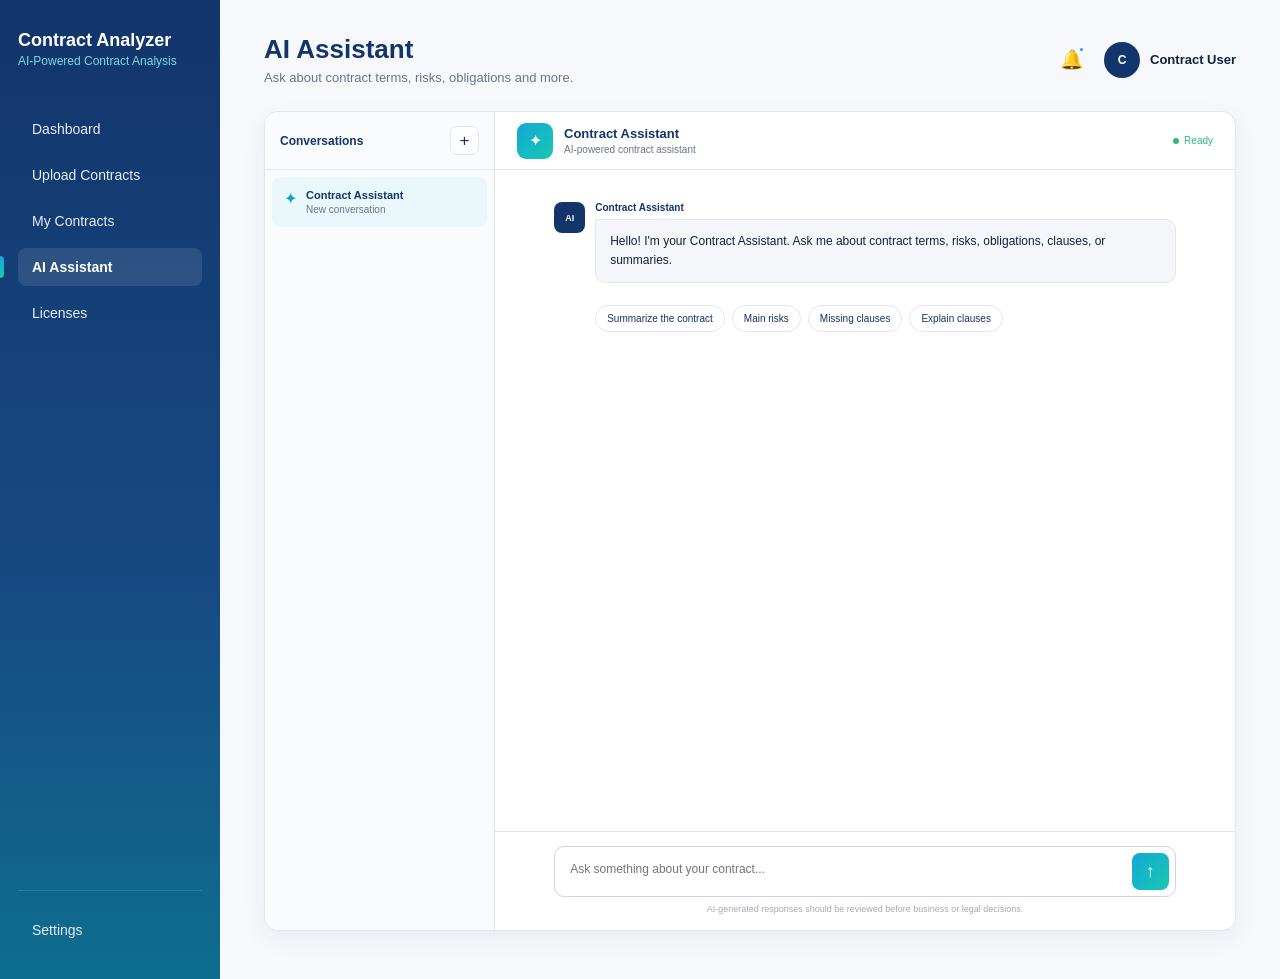
==== pages/chatbot.html @ ab863ce8 "first commit" ====
<!DOCTYPE html>
<html lang="en">
<head>
    <meta charset="UTF-8">
    <meta name="viewport" content="width=device-width, initial-scale=1.0">
    <title>AI Assistant | Contract Analyzer</title>
    <link rel="stylesheet" href="../css/global.css">
    <link rel="stylesheet" href="../css/chatbot.css">
</head>
<body>

<div class="app-layout">

    <!-- ===== SIDEBAR ===== -->
    <aside class="sidebar">
        <div class="brand">
            <h2>Contract Analyzer</h2>
            <span>AI-Powered Contract Analysis</span>
        </div>

        <nav>
            <a href="dashboard.html" class="nav-link">Dashboard</a>
            <a href="upload-contract.html" class="nav-link">Upload Contracts</a>
            <a href="my-contracts.html" class="nav-link">My Contracts</a>
            <a href="chatbot.html" class="nav-link active">AI Assistant</a>
            <a href="license.html" class="nav-link">Licenses</a>
        </nav>

        <div class="sidebar-bottom">
            <a href="settings.html" class="nav-link">Settings</a>
        </div>
    </aside>

    <!-- ===== MAIN CONTENT ===== -->
    <main class="main-content">
        <div class="page-content">

            <!-- ===== HEADER ===== -->
            <header class="top-header">
                <div class="header-left">
                    <h1>AI Assistant</h1>
                    <p>Ask about contract terms, risks, obligations and more.</p>
                </div>

                <div class="header-right">
                    <div class="notification">
                        🔔
                        <span class="notification-dot"></span>
                    </div>

                    <a href="settings.html" class="user-profile">
                        <div class="user-avatar" id="userAvatar">T</div>
                        <span id="userName">Contract User</span>
                    </a>
                </div>
            </header>

            <section class="chat-page">

                <aside class="chat-history">
                    <div class="chat-history-head">
                        <strong>Conversations</strong>
                        <button id="newChat">+</button>
                    </div>

                    <div class="conversation active">
                        <span>✦</span>
                        <div>
                            <strong>Contract Assistant</strong>
                            <small>New conversation</small>
                        </div>
                    </div>
                </aside>

                <div class="chat-main">

                    <div class="chat-top">
                        <div class="assistant-avatar">✦</div>
                        <div>
                            <h2>Contract Assistant</h2>
                            <span>AI-powered contract assistant</span>
                        </div>

                        <div class="ai-ready">
                            <i></i>
                            Ready
                        </div>
                    </div>

                    <div class="messages" id="messages">

                        <div class="message assistant">
                            <div class="message-avatar">AI</div>
                            <div>
                                <span class="message-label">Contract Assistant</span>
                                <div class="bubble">
                                    Hello! I'm your Contract Assistant.
                                    Ask me about contract terms, risks,
                                    obligations, clauses, or summaries.
                                </div>
                            </div>
                        </div>

                        <div class="quick-prompts">
                            <button data-prompt="Summarize the contract">Summarize the contract</button>
                            <button data-prompt="What are the main risks?">Main risks</button>
                            <button data-prompt="Find missing clauses">Missing clauses</button>
                            <button data-prompt="Explain the important clauses">Explain clauses</button>
                        </div>

                    </div>

                    <div class="chat-input-area">
                        <div class="chat-input">
                            <textarea id="chatInput" placeholder="Ask something about your contract..." rows="1"></textarea>
                            <button id="sendMessage" type="button">↑</button>
                        </div>
                        <p>AI-generated responses should be reviewed before business or legal decisions.</p>
                    </div>

                </div>

            </section>

        </div>
    </main>
</div>

<script src="../js/global.js"></script>
<script src="../js/chatbot.js"></script>
</body>
</html>
---- css/global.css ----
/* ============================================================
   GLOBAL.CSS
   Shared by every page: colors, base styles, the sidebar,
   the header, and reusable bits like buttons/cards/badges.
   Page-specific styles live in their own file (dashboard.css,
   settings.css, etc.) and just build on top of these.
   ============================================================ */

* {
    box-sizing: border-box;
    margin: 0;
    padding: 0;
}

/* Color palette + a couple of other design tokens.
   Keeping these as variables means we only change a color
   once here and it updates everywhere. */
:root {
    --navy: #12356b;
    --navy-dark: #0e2a54;
    --teal: #0e6e8f;
    --accent-start: #11a9d8;
    --accent-end: #19c7b0;

    --background: #f6f8fb;
    --white: #ffffff;
    --text: #14213d;
    --muted: #69758c;
    --border: #e1e7ef;

    --red: #e84d5b;
    --red-soft: #fff0f1;
    --orange: #f0ad36;
    --orange-soft: #fff6df;
    --green: #2fb879;
    --green-soft: #eaf8f0;
    --blue: #0ba5bf;
    --blue-soft: #eaf8fb;

    --shadow: 0 8px 24px rgba(18, 53, 107, 0.06);
}

html, body {
    height: 100%;
}

body {
    font-family: Arial, Helvetica, sans-serif;
    background-color: var(--background);
    color: var(--text);
}

a {
    text-decoration: none;
    color: inherit;
}

button, input, textarea, select {
    font-family: inherit;
}

button {
    cursor: pointer;
}

/* ============================================================
   PAGE LAYOUT
   Sidebar + main content, side by side. Both just sit in
   normal document flow, no fixed-position hacks needed.
   ============================================================ */

.app-layout {
    display: flex;
    min-height: 100vh;
}

.main-content {
    flex: 1;
    min-width: 0; /* stops content from pushing the page wider than the screen */
    padding: 34px 44px 48px;
}

.page-content {
    max-width: 1400px;
    margin: 0 auto;
}

/* ============================================================
   SIDEBAR
   ============================================================ */

.sidebar {
    width: 220px;
    flex-shrink: 0;
    min-height: 100vh;
    background: linear-gradient(180deg, var(--navy) 0%, #174a82 60%, var(--teal) 100%);
    color: white;
    padding: 30px 18px;
    display: flex;
    flex-direction: column;
}

.brand {
    margin-bottom: 42px;
}

.brand h2 {
    font-size: 18px;
    color: white;
}

.brand span {
    display: block;
    margin-top: 3px;
    font-size: 12px;
    color: #79d8e8;
}

.sidebar nav {
    display: flex;
    flex-direction: column;
    gap: 8px;
}

.nav-link {
    display: block;
    padding: 11px 14px;
    border-radius: 8px;
    font-size: 14px;
    color: #e7eef8;
    transition: 0.2s;
}

.nav-link:hover {
    background-color: rgba(255, 255, 255, 0.08);
}

/* the currently active page gets a highlighted background
   plus a little glowing bar on the left edge */
.nav-link.active {
    position: relative;
    background-color: rgba(255, 255, 255, 0.1);
    color: white;
    font-weight: 700;
}

.nav-link.active::before {
    content: "";
    position: absolute;
    left: -18px;
    top: 8px;
    bottom: 8px;
    width: 4px;
    border-radius: 0 4px 4px 0;
    background: linear-gradient(180deg, var(--accent-start), var(--accent-end));
}

.sidebar-bottom {
    margin-top: auto;
    padding-top: 20px;
    border-top: 1px solid rgba(255, 255, 255, 0.12);
}

/* ============================================================
   HEADER (top bar, sits above the page content)
   ============================================================ */

.top-header {
    display: flex;
    align-items: center;
    justify-content: space-between;
    gap: 20px;
    flex-wrap: wrap;
    margin-bottom: 26px;
}

.header-left h1 {
    color: var(--navy);
    font-size: 26px;
    margin-bottom: 5px;
}

.header-left p {
    color: var(--muted);
    font-size: 13px;
}

.header-right {
    display: flex;
    align-items: center;
    gap: 20px;
}

.notification {
    position: relative;
    font-size: 19px;
}

.notification-dot {
    position: absolute;
    top: -2px;
    right: -1px;
    width: 7px;
    height: 7px;
    border-radius: 50%;
    background-color: var(--accent-start);
    border: 2px solid var(--background);
}

.user-profile {
    display: flex;
    align-items: center;
    gap: 10px;
}

.user-avatar {
    width: 36px;
    height: 36px;
    border-radius: 50%;
    display: flex;
    align-items: center;
    justify-content: center;
    background-color: var(--navy);
    color: white;
    font-size: 12px;
    font-weight: 700;
}

.user-profile span {
    font-size: 13px;
    color: var(--text);
    font-weight: 600;
}

/* ============================================================
   REUSABLE BITS - buttons, cards, status badges, empty states
   Any page can just use these classes.
   ============================================================ */

.btn {
    height: 40px;
    padding: 0 18px;
    border-radius: 8px;
    border: none;
    font-size: 13px;
    font-weight: 600;
    display: inline-flex;
    align-items: center;
    justify-content: center;
    gap: 7px;
}

.btn-primary {
    background: linear-gradient(90deg, var(--accent-start), var(--accent-end));
    color: white;
}

.btn-primary:hover {
    opacity: 0.9;
}

.btn-secondary {
    background: white;
    color: var(--navy);
    border: 1px solid var(--border);
}

.btn-secondary:hover {
    background: #f8fafc;
}

.card {
    background: var(--white);
    border: 1px solid var(--border);
    border-radius: 14px;
    box-shadow: var(--shadow);
}

.status {
    display: inline-flex;
    align-items: center;
    padding: 6px 11px;
    border-radius: 18px;
    font-size: 11px;
    font-weight: 700;
}

.status-red {
    color: var(--red);
    background: var(--red-soft);
}

.status-orange {
    color: var(--orange);
    background: var(--orange-soft);
}

.status-green {
    color: var(--green);
    background: var(--green-soft);
}

.empty-state {
    text-align: center;
    padding: 55px 20px;
}

.empty-icon {
    width: 55px;
    height: 55px;
    margin: 0 auto 14px;
    border-radius: 13px;
    background: var(--blue-soft);
    color: var(--blue);
    display: flex;
    align-items: center;
    justify-content: center;
    font-size: 22px;
}

.empty-state h3 {
    color: var(--navy);
    font-size: 14px;
}

.empty-state p {
    color: var(--muted);
    font-size: 12px;
    margin-top: 5px;
}

/* ============================================================
   RESPONSIVE
   Below 850px we hide the sidebar to save space (a real app
   would swap this for a hamburger menu, but that's extra
   work for another day).
   ============================================================ */

@media (max-width: 850px) {
    .sidebar {
        display: none;
    }

    .main-content {
        padding: 22px 18px;
    }
}
---- css/chatbot.css ----
/* ============================================================
   AI ASSISTANT (CHATBOT) PAGE
   ============================================================ */

.chat-page {
    height: calc(100vh - 80px);
    background: white;
    border: 1px solid var(--border);
    border-radius: 14px;
    box-shadow: var(--shadow);
    display: grid;
    grid-template-columns: 230px 1fr;
    overflow: hidden;
}

.chat-history {
    border-right: 1px solid var(--border);
    background: #fafbfd;
}

.chat-history-head {
    height: 58px;
    padding: 0 15px;
    display: flex;
    align-items: center;
    justify-content: space-between;
    border-bottom: 1px solid var(--border);
}

.chat-history-head strong {
    color: var(--navy);
    font-size: 12px;
}

.chat-history-head button {
    width: 29px;
    height: 29px;
    border: 1px solid var(--border);
    border-radius: 7px;
    background: white;
    color: var(--navy);
    font-size: 17px;
}

.conversation {
    margin: 7px;
    padding: 12px;
    display: flex;
    gap: 9px;
    border-radius: 8px;
}

.conversation.active {
    background: var(--blue-soft);
}

.conversation > span {
    color: var(--blue);
}

.conversation strong,
.conversation small {
    display: block;
}

.conversation strong {
    color: var(--navy);
    font-size: 11px;
}

.conversation small {
    color: var(--muted);
    font-size: 10px;
    margin-top: 3px;
}

.chat-main {
    min-width: 0;
    display: flex;
    flex-direction: column;
}

.chat-top {
    height: 58px;
    padding: 0 22px;
    border-bottom: 1px solid var(--border);
    display: flex;
    align-items: center;
    gap: 11px;
}

.assistant-avatar {
    width: 36px;
    height: 36px;
    background: linear-gradient(135deg, var(--accent-start), var(--accent-end));
    color: white;
    border-radius: 9px;
    display: flex;
    align-items: center;
    justify-content: center;
}

.chat-top h2 {
    color: var(--navy);
    font-size: 13px;
}

.chat-top span {
    display: block;
    color: var(--muted);
    font-size: 10px;
    margin-top: 3px;
}

.ai-ready {
    margin-left: auto;
    color: var(--green);
    font-size: 10px;
    display: flex;
    align-items: center;
    gap: 5px;
}

.ai-ready i {
    width: 6px;
    height: 6px;
    border-radius: 50%;
    background: var(--green);
}

.messages {
    flex: 1;
    overflow-y: auto;
    padding: 32px 8%;
}

.message {
    display: flex;
    gap: 10px;
    max-width: 750px;
}

.message-avatar {
    width: 31px;
    height: 31px;
    flex-shrink: 0;
    background: var(--navy);
    color: white;
    border-radius: 8px;
    display: flex;
    align-items: center;
    justify-content: center;
    font-size: 9px;
    font-weight: 700;
}

.message-label {
    display: block;
    color: var(--navy);
    font-size: 10px;
    font-weight: 700;
    margin-bottom: 6px;
}

.bubble {
    background: #f4f6f9;
    border: 1px solid var(--border);
    color: var(--text);
    border-radius: 0 10px 10px 10px;
    padding: 12px 14px;
    font-size: 12px;
    line-height: 1.6;
}

.user-message {
    justify-content: flex-end;
    margin: 18px 0;
}

.user-message .message-avatar {
    order: 2;
    background: #dce7f4;
    color: var(--navy);
}

.user-message .message-label {
    text-align: right;
}

.user-message .bubble {
    background: var(--navy);
    color: white;
    border-radius: 10px 0 10px 10px;
}

.quick-prompts {
    margin: 22px 0 0 41px;
    display: flex;
    flex-wrap: wrap;
    gap: 7px;
}

.quick-prompts button {
    border: 1px solid var(--border);
    background: white;
    border-radius: 18px;
    padding: 7px 11px;
    color: var(--navy);
    font-size: 10px;
}

.quick-prompts button:hover {
    background: var(--blue-soft);
}

.chat-input-area {
    padding: 14px 8% 16px;
    border-top: 1px solid var(--border);
}

.chat-input {
    display: flex;
    align-items: flex-end;
    gap: 6px;
    border: 1px solid #ccd5e0;
    border-radius: 10px;
    padding: 6px;
}

.chat-input:focus-within {
    border-color: var(--blue);
}

.chat-input textarea {
    flex: 1;
    border: none;
    outline: none;
    resize: none;
    min-height: 37px;
    padding: 9px;
    font-size: 12px;
}

.chat-input button {
    width: 37px;
    height: 37px;
    border: none;
    border-radius: 8px;
    background: linear-gradient(135deg, var(--accent-start), var(--accent-end));
    color: white;
    font-size: 18px;
}

.chat-input-area > p {
    text-align: center;
    color: #a1aab6;
    font-size: 9px;
    margin-top: 7px;
}

@media (max-width: 800px) {
    .chat-page {
        grid-template-columns: 1fr;
    }

    .chat-history {
        display: none;
    }

    .messages,
    .chat-input-area {
        padding-left: 20px;
        padding-right: 20px;
    }
}
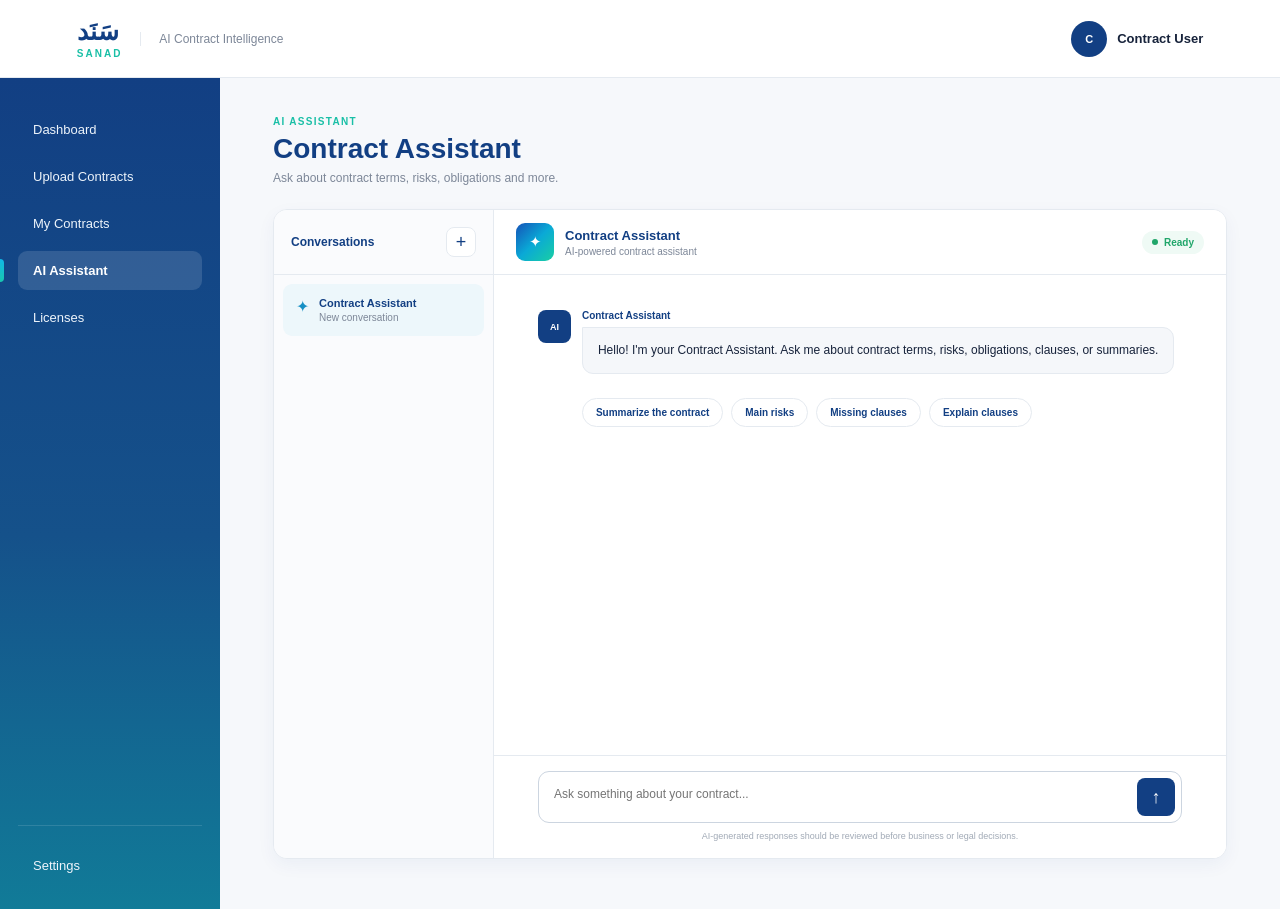
==== commit 089b090d: "Update SANAD UI and add review report page" ====
--- a/pages/chatbot.html
+++ b/pages/chatbot.html
@@ -1,132 +1,316 @@
 <!DOCTYPE html>
 <html lang="en">
+
 <head>
     <meta charset="UTF-8">
     <meta name="viewport" content="width=device-width, initial-scale=1.0">
-    <title>AI Assistant | Contract Analyzer</title>
+
+    <title>AI Assistant | SANAD</title>
+
     <link rel="stylesheet" href="../css/global.css">
     <link rel="stylesheet" href="../css/chatbot.css">
 </head>
+
 <body>
 
-<div class="app-layout">
-
-    <!-- ===== SIDEBAR ===== -->
-    <aside class="sidebar">
-        <div class="brand">
-            <h2>Contract Analyzer</h2>
-            <span>AI-Powered Contract Analysis</span>
+    <!-- =========================================
+         SANAD HEADER
+    ========================================== -->
+
+    <header class="sanad-header">
+
+        <div class="sanad-brand">
+
+            <div class="sanad-logo">
+                <h1>سَنَد</h1>
+                <span>SANAD</span>
+            </div>
+
+            <p>AI Contract Intelligence</p>
+
         </div>
 
-        <nav>
-            <a href="dashboard.html" class="nav-link">Dashboard</a>
-            <a href="upload-contract.html" class="nav-link">Upload Contracts</a>
-            <a href="my-contracts.html" class="nav-link">My Contracts</a>
-            <a href="chatbot.html" class="nav-link active">AI Assistant</a>
-            <a href="license.html" class="nav-link">Licenses</a>
-        </nav>
-
-        <div class="sidebar-bottom">
-            <a href="settings.html" class="nav-link">Settings</a>
+
+        <div class="sanad-user">
+
+            <div class="sanad-avatar" id="userAvatar">
+                JK
+            </div>
+
+            <span id="userName">
+                Jana Khalid
+            </span>
+
         </div>
-    </aside>
-
-    <!-- ===== MAIN CONTENT ===== -->
-    <main class="main-content">
-        <div class="page-content">
-
-            <!-- ===== HEADER ===== -->
-            <header class="top-header">
-                <div class="header-left">
-                    <h1>AI Assistant</h1>
-                    <p>Ask about contract terms, risks, obligations and more.</p>
-                </div>
-
-                <div class="header-right">
-                    <div class="notification">
-                        🔔
-                        <span class="notification-dot"></span>
+
+    </header>
+
+
+    <!-- =========================================
+         PAGE LAYOUT
+    ========================================== -->
+
+    <div class="assistant-layout">
+
+
+        <!-- =====================================
+             SIDEBAR
+        ====================================== -->
+
+        <aside class="assistant-sidebar">
+
+            <nav>
+
+                <a href="dashboard.html" class="side-link">
+                    Dashboard
+                </a>
+
+                <a href="upload-contract.html" class="side-link">
+                    Upload Contracts
+                </a>
+
+                <a href="my-contracts.html" class="side-link">
+                    My Contracts
+                </a>
+
+                <a href="chatbot.html" class="side-link active">
+                    AI Assistant
+                </a>
+
+                <a href="license.html" class="side-link">
+                    Licenses
+                </a>
+
+            </nav>
+
+
+            <div class="sidebar-bottom">
+
+                <a href="settings.html" class="side-link">
+                    Settings
+                </a>
+
+            </div>
+
+        </aside>
+
+
+        <!-- =====================================
+             MAIN
+        ====================================== -->
+
+        <main class="assistant-main">
+
+            <div class="assistant-container">
+
+
+                <!-- =================================
+                     PAGE TITLE
+                ================================== -->
+
+                <section class="assistant-title">
+
+                    <span class="section-label">
+                        AI ASSISTANT
+                    </span>
+
+                    <h2>
+                        Contract Assistant
+                    </h2>
+
+                    <p>
+                        Ask about contract terms, risks, obligations and more.
+                    </p>
+
+                </section>
+
+
+                <!-- =================================
+                     CHAT
+                ================================== -->
+
+                <section class="chat-page">
+
+
+                    <!-- =============================
+                         CHAT HISTORY
+                    ============================== -->
+
+                    <aside class="chat-history">
+
+                        <div class="chat-history-head">
+
+                            <strong>
+                                Conversations
+                            </strong>
+
+                            <button id="newChat"
+                                    type="button"
+                                    title="New conversation">
+                                +
+                            </button>
+
+                        </div>
+
+
+                        <div class="conversation active">
+
+                            <span>✦</span>
+
+                            <div>
+
+                                <strong>
+                                    Contract Assistant
+                                </strong>
+
+                                <small>
+                                    New conversation
+                                </small>
+
+                            </div>
+
+                        </div>
+
+                    </aside>
+
+
+                    <!-- =============================
+                         CHAT MAIN
+                    ============================== -->
+
+                    <div class="chat-main">
+
+
+                        <!-- CHAT HEADER -->
+
+                        <div class="chat-top">
+
+                            <div class="assistant-avatar">
+                                ✦
+                            </div>
+
+
+                            <div>
+
+                                <h2>
+                                    Contract Assistant
+                                </h2>
+
+                                <span>
+                                    AI-powered contract assistant
+                                </span>
+
+                            </div>
+
+
+                            <div class="ai-ready">
+
+                                <i></i>
+
+                                Ready
+
+                            </div>
+
+                        </div>
+
+
+                        <!-- =========================
+                             MESSAGES
+                        ========================== -->
+
+                        <div class="messages"
+                             id="messages">
+
+                            <div class="message assistant">
+
+                                <div class="message-avatar">
+                                    AI
+                                </div>
+
+                                <div>
+
+                                    <span class="message-label">
+                                        Contract Assistant
+                                    </span>
+
+                                    <div class="bubble">
+                                        Hello! I'm your Contract Assistant.
+                                        Ask me about contract terms, risks,
+                                        obligations, clauses, or summaries.
+                                    </div>
+
+                                </div>
+
+                            </div>
+
+
+                            <!-- QUICK PROMPTS -->
+
+                            <div class="quick-prompts">
+
+                                <button data-prompt="Summarize the contract">
+                                    Summarize the contract
+                                </button>
+
+                                <button data-prompt="What are the main risks?">
+                                    Main risks
+                                </button>
+
+                                <button data-prompt="Find missing clauses">
+                                    Missing clauses
+                                </button>
+
+                                <button data-prompt="Explain the important clauses">
+                                    Explain clauses
+                                </button>
+
+                            </div>
+
+                        </div>
+
+
+                        <!-- =========================
+                             CHAT INPUT
+                        ========================== -->
+
+                        <div class="chat-input-area">
+
+                            <div class="chat-input">
+
+                                <textarea id="chatInput"
+                                          placeholder="Ask something about your contract..."
+                                          rows="1"></textarea>
+
+
+                                <button id="sendMessage"
+                                        type="button">
+                                    ↑
+                                </button>
+
+                            </div>
+
+
+                            <p>
+                                AI-generated responses should be reviewed
+                                before business or legal decisions.
+                            </p>
+
+                        </div>
+
                     </div>
 
-                    <a href="settings.html" class="user-profile">
-                        <div class="user-avatar" id="userAvatar">T</div>
-                        <span id="userName">Contract User</span>
-                    </a>
-                </div>
-            </header>
-
-            <section class="chat-page">
-
-                <aside class="chat-history">
-                    <div class="chat-history-head">
-                        <strong>Conversations</strong>
-                        <button id="newChat">+</button>
-                    </div>
-
-                    <div class="conversation active">
-                        <span>✦</span>
-                        <div>
-                            <strong>Contract Assistant</strong>
-                            <small>New conversation</small>
-                        </div>
-                    </div>
-                </aside>
-
-                <div class="chat-main">
-
-                    <div class="chat-top">
-                        <div class="assistant-avatar">✦</div>
-                        <div>
-                            <h2>Contract Assistant</h2>
-                            <span>AI-powered contract assistant</span>
-                        </div>
-
-                        <div class="ai-ready">
-                            <i></i>
-                            Ready
-                        </div>
-                    </div>
-
-                    <div class="messages" id="messages">
-
-                        <div class="message assistant">
-                            <div class="message-avatar">AI</div>
-                            <div>
-                                <span class="message-label">Contract Assistant</span>
-                                <div class="bubble">
-                                    Hello! I'm your Contract Assistant.
-                                    Ask me about contract terms, risks,
-                                    obligations, clauses, or summaries.
-                                </div>
-                            </div>
-                        </div>
-
-                        <div class="quick-prompts">
-                            <button data-prompt="Summarize the contract">Summarize the contract</button>
-                            <button data-prompt="What are the main risks?">Main risks</button>
-                            <button data-prompt="Find missing clauses">Missing clauses</button>
-                            <button data-prompt="Explain the important clauses">Explain clauses</button>
-                        </div>
-
-                    </div>
-
-                    <div class="chat-input-area">
-                        <div class="chat-input">
-                            <textarea id="chatInput" placeholder="Ask something about your contract..." rows="1"></textarea>
-                            <button id="sendMessage" type="button">↑</button>
-                        </div>
-                        <p>AI-generated responses should be reviewed before business or legal decisions.</p>
-                    </div>
-
-                </div>
-
-            </section>
-
-        </div>
-    </main>
-</div>
-
-<script src="../js/global.js"></script>
-<script src="../js/chatbot.js"></script>
+                </section>
+
+            </div>
+
+        </main>
+
+    </div>
+
+
+    <script src="../js/global.js"></script>
+    <script src="../js/chatbot.js"></script>
+
 </body>
-</html>
+
+</html>
--- a/css/chatbot.css
+++ b/css/chatbot.css
@@ -1,271 +1,693 @@
-/* ============================================================
-   AI ASSISTANT (CHATBOT) PAGE
-   ============================================================ */
+/* =========================================
+   COLORS
+========================================= */
+
+:root {
+    --navy: #123f83;
+    --blue: #168fc4;
+    --teal: #19bfa6;
+    --background: #f6f8fb;
+    --white: #ffffff;
+    --text: #17233b;
+    --muted: #7d8798;
+    --border: #e5eaf0;
+    --green: #20a66a;
+    --blue-soft: #edf7fb;
+}
+
+
+/* =========================================
+   GENERAL
+========================================= */
+
+* {
+    box-sizing: border-box;
+}
+
+html,
+body {
+    margin: 0;
+    width: 100%;
+    min-height: 100%;
+}
+
+body {
+    font-family: "Segoe UI", Arial, sans-serif;
+    background-color: var(--background);
+    color: var(--text);
+}
+
+
+/* =========================================
+   SANAD HEADER
+========================================= */
+
+.sanad-header {
+    width: 100%;
+    height: 78px;
+    padding: 0 6%;
+    display: flex;
+    align-items: center;
+    justify-content: space-between;
+    background-color: white;
+    border-bottom: 1px solid var(--border);
+    position: relative;
+    z-index: 10;
+}
+
+
+/* =========================================
+   BRAND
+========================================= */
+
+.sanad-brand {
+    display: flex;
+    align-items: center;
+    gap: 18px;
+}
+
+
+.sanad-logo h1 {
+    margin: 0;
+    color: var(--navy);
+    font-size: 25px;
+    line-height: 1.1;
+}
+
+
+.sanad-logo span {
+    display: block;
+    margin-top: 2px;
+    color: var(--teal);
+    font-size: 10px;
+    font-weight: 600;
+    letter-spacing: 2px;
+}
+
+
+.sanad-brand > p {
+    margin: 0;
+    padding-left: 18px;
+    border-left: 1px solid var(--border);
+    color: var(--muted);
+    font-size: 12px;
+}
+
+
+/* =========================================
+   USER
+========================================= */
+
+.sanad-user {
+    display: flex;
+    align-items: center;
+    gap: 10px;
+    color: var(--text);
+    font-size: 13px;
+    font-weight: 600;
+}
+
+
+.sanad-avatar {
+    width: 36px;
+    height: 36px;
+    display: flex;
+    align-items: center;
+    justify-content: center;
+    border-radius: 50%;
+    background-color: var(--navy);
+    color: white;
+    font-size: 11px;
+    font-weight: 700;
+}
+
+
+/* =========================================
+   PAGE LAYOUT
+========================================= */
+
+.assistant-layout {
+    min-height: calc(100vh - 78px);
+    display: flex;
+}
+
+
+/* =========================================
+   SIDEBAR
+========================================= */
+
+.assistant-sidebar {
+    width: 220px;
+    flex-shrink: 0;
+    min-height: calc(100vh - 78px);
+    padding: 32px 18px 24px;
+    display: flex;
+    flex-direction: column;
+    background: linear-gradient( 180deg, #123f83 0%, #15518a 55%, #117b98 100% );
+}
+
+
+    .assistant-sidebar nav {
+        display: flex;
+        flex-direction: column;
+        gap: 8px;
+    }
+
+
+.side-link {
+    position: relative;
+    display: block;
+    padding: 12px 15px;
+    border-radius: 9px;
+    color: #edf4fb;
+    font-size: 13px;
+    font-weight: 500;
+    text-decoration: none;
+    transition: 0.2s ease;
+}
+
+
+    .side-link:hover {
+        background-color: rgba(255, 255, 255, 0.08);
+        color: white;
+    }
+
+
+    .side-link.active {
+        background-color: rgba(255, 255, 255, 0.13);
+        color: white;
+        font-weight: 700;
+    }
+
+
+        .side-link.active::before {
+            content: "";
+            position: absolute;
+            left: -18px;
+            top: 8px;
+            bottom: 8px;
+            width: 4px;
+            border-radius: 0 4px 4px 0;
+            background: linear-gradient( 180deg, #11b7e6, #19c7b0 );
+        }
+
+
+.sidebar-bottom {
+    margin-top: auto;
+    padding-top: 20px;
+    border-top: 1px solid rgba(255, 255, 255, 0.12);
+}
+
+
+/* =========================================
+   MAIN
+========================================= */
+
+.assistant-main {
+    flex: 1;
+    min-width: 0;
+    background-color: var(--background);
+}
+
+
+.assistant-container {
+    width: min(1160px, 90%);
+    margin: 0 auto;
+    padding: 38px 0 50px;
+}
+
+
+/* =========================================
+   PAGE TITLE
+========================================= */
+
+.assistant-title {
+    margin-bottom: 24px;
+}
+
+
+.section-label {
+    display: block;
+    margin-bottom: 6px;
+    color: var(--teal);
+    font-size: 10px;
+    font-weight: 800;
+    letter-spacing: 1.3px;
+}
+
+
+.assistant-title h2 {
+    margin: 0 0 6px;
+    color: var(--navy);
+    font-size: 28px;
+}
+
+
+.assistant-title p {
+    margin: 0;
+    color: var(--muted);
+    font-size: 12px;
+}
+
+
+/* =========================================
+   CHAT PAGE
+========================================= */
 
 .chat-page {
-    height: calc(100vh - 80px);
-    background: white;
+    height: 650px;
+    display: grid;
+    grid-template-columns: 220px 1fr;
+    overflow: hidden;
+    background-color: white;
     border: 1px solid var(--border);
     border-radius: 14px;
-    box-shadow: var(--shadow);
-    display: grid;
-    grid-template-columns: 230px 1fr;
-    overflow: hidden;
-}
+    box-shadow: 0 6px 18px rgba(18, 63, 131, 0.05);
+}
+
+
+/* =========================================
+   CHAT HISTORY
+========================================= */
 
 .chat-history {
+    background-color: #fafbfd;
     border-right: 1px solid var(--border);
-    background: #fafbfd;
-}
+}
+
 
 .chat-history-head {
-    height: 58px;
-    padding: 0 15px;
+    height: 65px;
+    padding: 0 17px;
     display: flex;
     align-items: center;
     justify-content: space-between;
     border-bottom: 1px solid var(--border);
 }
 
-.chat-history-head strong {
+
+    .chat-history-head strong {
+        color: var(--navy);
+        font-size: 12px;
+    }
+
+
+    .chat-history-head button {
+        width: 30px;
+        height: 30px;
+        border: 1px solid var(--border);
+        border-radius: 8px;
+        background-color: white;
+        color: var(--navy);
+        font-size: 18px;
+        cursor: pointer;
+        transition: 0.2s ease;
+    }
+
+
+        .chat-history-head button:hover {
+            border-color: var(--teal);
+            color: var(--teal);
+            background-color: #f4fcfb;
+        }
+
+
+/* =========================================
+   CONVERSATION
+========================================= */
+
+.conversation {
+    margin: 9px;
+    padding: 13px;
+    display: flex;
+    gap: 10px;
+    border-radius: 9px;
+    cursor: pointer;
+}
+
+
+    .conversation.active {
+        background-color: var(--blue-soft);
+    }
+
+
+    .conversation > span {
+        color: var(--blue);
+    }
+
+
+    .conversation strong,
+    .conversation small {
+        display: block;
+    }
+
+
+    .conversation strong {
+        color: var(--navy);
+        font-size: 11px;
+    }
+
+
+    .conversation small {
+        margin-top: 3px;
+        color: var(--muted);
+        font-size: 10px;
+    }
+
+
+/* =========================================
+   CHAT MAIN
+========================================= */
+
+.chat-main {
+    min-width: 0;
+    display: flex;
+    flex-direction: column;
+    background-color: white;
+}
+
+
+/* =========================================
+   CHAT TOP
+========================================= */
+
+.chat-top {
+    min-height: 65px;
+    padding: 0 22px;
+    display: flex;
+    align-items: center;
+    gap: 11px;
+    border-bottom: 1px solid var(--border);
+}
+
+
+.assistant-avatar {
+    width: 38px;
+    height: 38px;
+    flex-shrink: 0;
+    display: flex;
+    align-items: center;
+    justify-content: center;
+    border-radius: 9px;
+    background: linear-gradient( 135deg, #1553b8, #0aa9d6, #19cfa3 );
+    color: white;
+    font-size: 15px;
+}
+
+
+.chat-top h2 {
+    margin: 0;
     color: var(--navy);
-    font-size: 12px;
-}
-
-.chat-history-head button {
-    width: 29px;
-    height: 29px;
-    border: 1px solid var(--border);
-    border-radius: 7px;
-    background: white;
-    color: var(--navy);
-    font-size: 17px;
-}
-
-.conversation {
-    margin: 7px;
-    padding: 12px;
-    display: flex;
-    gap: 9px;
-    border-radius: 8px;
-}
-
-.conversation.active {
-    background: var(--blue-soft);
-}
-
-.conversation > span {
-    color: var(--blue);
-}
-
-.conversation strong,
-.conversation small {
+    font-size: 13px;
+}
+
+
+.chat-top span {
     display: block;
-}
-
-.conversation strong {
-    color: var(--navy);
-    font-size: 11px;
-}
-
-.conversation small {
+    margin-top: 3px;
     color: var(--muted);
     font-size: 10px;
-    margin-top: 3px;
-}
-
-.chat-main {
-    min-width: 0;
-    display: flex;
-    flex-direction: column;
-}
-
-.chat-top {
-    height: 58px;
-    padding: 0 22px;
-    border-bottom: 1px solid var(--border);
-    display: flex;
-    align-items: center;
-    gap: 11px;
-}
-
-.assistant-avatar {
-    width: 36px;
-    height: 36px;
-    background: linear-gradient(135deg, var(--accent-start), var(--accent-end));
-    color: white;
-    border-radius: 9px;
-    display: flex;
-    align-items: center;
-    justify-content: center;
-}
-
-.chat-top h2 {
-    color: var(--navy);
-    font-size: 13px;
-}
-
-.chat-top span {
-    display: block;
-    color: var(--muted);
-    font-size: 10px;
-    margin-top: 3px;
-}
+}
+
+
+/* =========================================
+   AI READY
+========================================= */
 
 .ai-ready {
     margin-left: auto;
+    display: flex;
+    align-items: center;
+    gap: 6px;
+    padding: 6px 10px;
+    border-radius: 18px;
+    background-color: #effaf5;
     color: var(--green);
     font-size: 10px;
-    display: flex;
-    align-items: center;
-    gap: 5px;
-}
-
-.ai-ready i {
-    width: 6px;
-    height: 6px;
-    border-radius: 50%;
-    background: var(--green);
-}
+    font-weight: 700;
+}
+
+
+    .ai-ready i {
+        width: 6px;
+        height: 6px;
+        border-radius: 50%;
+        background-color: var(--green);
+    }
+
+
+/* =========================================
+   MESSAGES
+========================================= */
 
 .messages {
     flex: 1;
     overflow-y: auto;
-    padding: 32px 8%;
-}
+    padding: 35px 6%;
+}
+
 
 .message {
-    display: flex;
-    gap: 10px;
-    max-width: 750px;
-}
+    max-width: 760px;
+    display: flex;
+    gap: 11px;
+}
+
+
+/* =========================================
+   MESSAGE AVATAR
+========================================= */
 
 .message-avatar {
-    width: 31px;
-    height: 31px;
+    width: 33px;
+    height: 33px;
     flex-shrink: 0;
-    background: var(--navy);
+    display: flex;
+    align-items: center;
+    justify-content: center;
+    border-radius: 8px;
+    background-color: var(--navy);
     color: white;
-    border-radius: 8px;
-    display: flex;
-    align-items: center;
-    justify-content: center;
     font-size: 9px;
     font-weight: 700;
 }
 
+
+/* =========================================
+   MESSAGE LABEL
+========================================= */
+
 .message-label {
     display: block;
+    margin-bottom: 6px;
     color: var(--navy);
     font-size: 10px;
     font-weight: 700;
-    margin-bottom: 6px;
-}
+}
+
+
+/* =========================================
+   MESSAGE BUBBLE
+========================================= */
 
 .bubble {
-    background: #f4f6f9;
+    padding: 13px 15px;
+    background-color: #f5f7fa;
     border: 1px solid var(--border);
+    border-radius: 0 11px 11px 11px;
     color: var(--text);
-    border-radius: 0 10px 10px 10px;
-    padding: 12px 14px;
     font-size: 12px;
     line-height: 1.6;
 }
 
+
+/* =========================================
+   USER MESSAGE
+========================================= */
+
 .user-message {
+    margin: 20px 0 20px auto;
     justify-content: flex-end;
-    margin: 18px 0;
-}
-
-.user-message .message-avatar {
-    order: 2;
-    background: #dce7f4;
-    color: var(--navy);
-}
-
-.user-message .message-label {
-    text-align: right;
-}
-
-.user-message .bubble {
-    background: var(--navy);
-    color: white;
-    border-radius: 10px 0 10px 10px;
-}
+}
+
+
+    .user-message .message-avatar {
+        order: 2;
+        background-color: #dce7f4;
+        color: var(--navy);
+    }
+
+
+    .user-message .message-label {
+        text-align: right;
+    }
+
+
+    .user-message .bubble {
+        background-color: var(--navy);
+        color: white;
+        border-color: var(--navy);
+        border-radius: 11px 0 11px 11px;
+    }
+
+
+/* =========================================
+   QUICK PROMPTS
+========================================= */
 
 .quick-prompts {
-    margin: 22px 0 0 41px;
+    margin: 24px 0 0 44px;
     display: flex;
     flex-wrap: wrap;
+    gap: 8px;
+}
+
+
+    .quick-prompts button {
+        padding: 8px 13px;
+        border: 1px solid var(--border);
+        border-radius: 18px;
+        background-color: white;
+        color: var(--navy);
+        font-size: 10px;
+        font-weight: 600;
+        cursor: pointer;
+        transition: 0.2s ease;
+    }
+
+
+        .quick-prompts button:hover {
+            border-color: #7bc7d7;
+            background: linear-gradient( 90deg, #f1f7ff, #effdf9 );
+            color: var(--blue);
+        }
+
+
+/* =========================================
+   CHAT INPUT AREA
+========================================= */
+
+.chat-input-area {
+    padding: 15px 6% 17px;
+    border-top: 1px solid var(--border);
+    background-color: white;
+}
+
+
+.chat-input {
+    display: flex;
+    align-items: flex-end;
     gap: 7px;
-}
-
-.quick-prompts button {
-    border: 1px solid var(--border);
-    background: white;
-    border-radius: 18px;
-    padding: 7px 11px;
-    color: var(--navy);
-    font-size: 10px;
-}
-
-.quick-prompts button:hover {
-    background: var(--blue-soft);
-}
-
-.chat-input-area {
-    padding: 14px 8% 16px;
-    border-top: 1px solid var(--border);
-}
-
-.chat-input {
-    display: flex;
-    align-items: flex-end;
-    gap: 6px;
+    padding: 6px;
     border: 1px solid #ccd5e0;
-    border-radius: 10px;
-    padding: 6px;
-}
-
-.chat-input:focus-within {
-    border-color: var(--blue);
-}
-
-.chat-input textarea {
-    flex: 1;
-    border: none;
-    outline: none;
-    resize: none;
-    min-height: 37px;
-    padding: 9px;
-    font-size: 12px;
-}
-
-.chat-input button {
-    width: 37px;
-    height: 37px;
-    border: none;
-    border-radius: 8px;
-    background: linear-gradient(135deg, var(--accent-start), var(--accent-end));
-    color: white;
-    font-size: 18px;
-}
+    border-radius: 11px;
+    background-color: white;
+    transition: 0.2s ease;
+}
+
+
+    .chat-input:focus-within {
+        border-color: var(--blue);
+        box-shadow: 0 0 0 3px rgba(22, 143, 196, 0.08);
+    }
+
+
+    /* =========================================
+   TEXTAREA
+========================================= */
+
+    .chat-input textarea {
+        flex: 1;
+        min-height: 38px;
+        max-height: 110px;
+        padding: 9px;
+        border: none;
+        outline: none;
+        resize: none;
+        background: transparent;
+        color: var(--text);
+        font-family: inherit;
+        font-size: 12px;
+    }
+
+
+    /* =========================================
+   SEND BUTTON
+========================================= */
+
+    .chat-input button {
+        width: 38px;
+        height: 38px;
+        flex-shrink: 0;
+        border: none;
+        border-radius: 8px;
+        display: flex;
+        align-items: center;
+        justify-content: center;
+        background-color: var(--navy);
+        color: white;
+        font-size: 18px;
+        cursor: pointer;
+        transition: 0.2s ease;
+    }
+
+
+        .chat-input button:hover {
+            background: linear-gradient( 135deg, #1553b8, #0aa9d6, #19cfa3 );
+            transform: translateY(-1px);
+        }
+
+
+/* =========================================
+   DISCLAIMER
+========================================= */
 
 .chat-input-area > p {
+    margin: 8px 0 0;
     text-align: center;
     color: #a1aab6;
     font-size: 9px;
-    margin-top: 7px;
-}
-
-@media (max-width: 800px) {
+}
+
+
+/* =========================================
+   RESPONSIVE
+========================================= */
+
+@media (max-width: 900px) {
+
     .chat-page {
         grid-template-columns: 1fr;
     }
 
+
     .chat-history {
         display: none;
     }
+}
+
+
+@media (max-width: 650px) {
+
+    .sanad-header {
+        padding: 0 4%;
+    }
+
+
+    .sanad-brand > p {
+        display: none;
+    }
+
+
+    .assistant-sidebar {
+        display: none;
+    }
+
+
+    .assistant-container {
+        width: 92%;
+    }
+
 
     .messages,
     .chat-input-area {
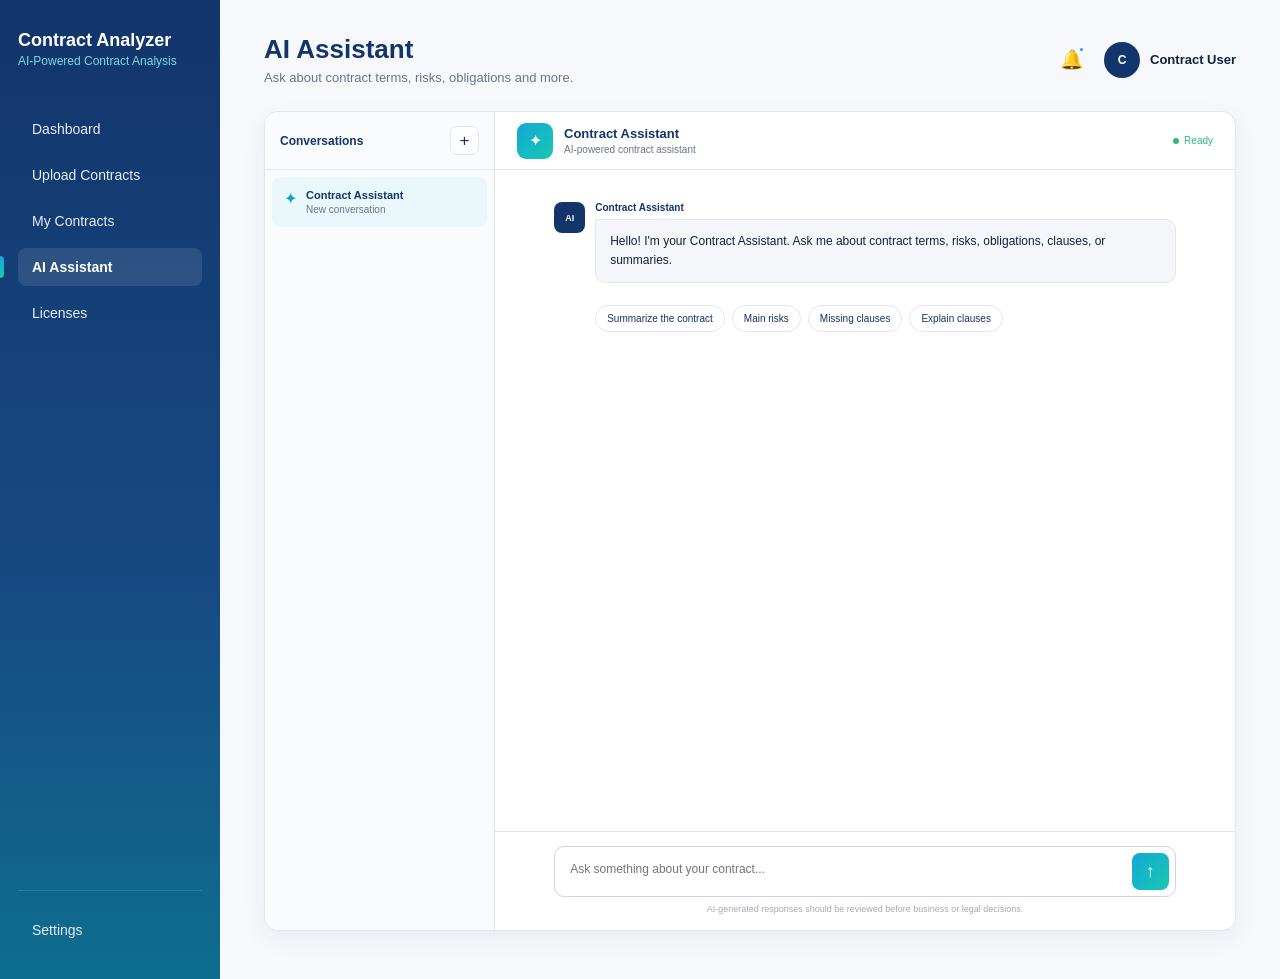
==== commit 814dadf0: "Revert accidental SANAD UI changes from main" ====
--- a/pages/chatbot.html
+++ b/pages/chatbot.html
@@ -1,316 +1,132 @@
 <!DOCTYPE html>
 <html lang="en">
-
 <head>
     <meta charset="UTF-8">
     <meta name="viewport" content="width=device-width, initial-scale=1.0">
-
-    <title>AI Assistant | SANAD</title>
-
+    <title>AI Assistant | Contract Analyzer</title>
     <link rel="stylesheet" href="../css/global.css">
     <link rel="stylesheet" href="../css/chatbot.css">
 </head>
-
 <body>
 
-    <!-- =========================================
-         SANAD HEADER
-    ========================================== -->
+<div class="app-layout">
 
-    <header class="sanad-header">
-
-        <div class="sanad-brand">
-
-            <div class="sanad-logo">
-                <h1>سَنَد</h1>
-                <span>SANAD</span>
-            </div>
-
-            <p>AI Contract Intelligence</p>
-
+    <!-- ===== SIDEBAR ===== -->
+    <aside class="sidebar">
+        <div class="brand">
+            <h2>Contract Analyzer</h2>
+            <span>AI-Powered Contract Analysis</span>
         </div>
 
+        <nav>
+            <a href="dashboard.html" class="nav-link">Dashboard</a>
+            <a href="upload-contract.html" class="nav-link">Upload Contracts</a>
+            <a href="my-contracts.html" class="nav-link">My Contracts</a>
+            <a href="chatbot.html" class="nav-link active">AI Assistant</a>
+            <a href="license.html" class="nav-link">Licenses</a>
+        </nav>
 
-        <div class="sanad-user">
+        <div class="sidebar-bottom">
+            <a href="settings.html" class="nav-link">Settings</a>
+        </div>
+    </aside>
 
-            <div class="sanad-avatar" id="userAvatar">
-                JK
-            </div>
+    <!-- ===== MAIN CONTENT ===== -->
+    <main class="main-content">
+        <div class="page-content">
 
-            <span id="userName">
-                Jana Khalid
-            </span>
+            <!-- ===== HEADER ===== -->
+            <header class="top-header">
+                <div class="header-left">
+                    <h1>AI Assistant</h1>
+                    <p>Ask about contract terms, risks, obligations and more.</p>
+                </div>
 
-        </div>
+                <div class="header-right">
+                    <div class="notification">
+                        🔔
+                        <span class="notification-dot"></span>
+                    </div>
 
-    </header>
+                    <a href="settings.html" class="user-profile">
+                        <div class="user-avatar" id="userAvatar">T</div>
+                        <span id="userName">Contract User</span>
+                    </a>
+                </div>
+            </header>
 
+            <section class="chat-page">
 
-    <!-- =========================================
-         PAGE LAYOUT
-    ========================================== -->
+                <aside class="chat-history">
+                    <div class="chat-history-head">
+                        <strong>Conversations</strong>
+                        <button id="newChat">+</button>
+                    </div>
 
-    <div class="assistant-layout">
+                    <div class="conversation active">
+                        <span>✦</span>
+                        <div>
+                            <strong>Contract Assistant</strong>
+                            <small>New conversation</small>
+                        </div>
+                    </div>
+                </aside>
 
+                <div class="chat-main">
 
-        <!-- =====================================
-             SIDEBAR
-        ====================================== -->
-
-        <aside class="assistant-sidebar">
-
-            <nav>
-
-                <a href="dashboard.html" class="side-link">
-                    Dashboard
-                </a>
-
-                <a href="upload-contract.html" class="side-link">
-                    Upload Contracts
-                </a>
-
-                <a href="my-contracts.html" class="side-link">
-                    My Contracts
-                </a>
-
-                <a href="chatbot.html" class="side-link active">
-                    AI Assistant
-                </a>
-
-                <a href="license.html" class="side-link">
-                    Licenses
-                </a>
-
-            </nav>
-
-
-            <div class="sidebar-bottom">
-
-                <a href="settings.html" class="side-link">
-                    Settings
-                </a>
-
-            </div>
-
-        </aside>
-
-
-        <!-- =====================================
-             MAIN
-        ====================================== -->
-
-        <main class="assistant-main">
-
-            <div class="assistant-container">
-
-
-                <!-- =================================
-                     PAGE TITLE
-                ================================== -->
-
-                <section class="assistant-title">
-
-                    <span class="section-label">
-                        AI ASSISTANT
-                    </span>
-
-                    <h2>
-                        Contract Assistant
-                    </h2>
-
-                    <p>
-                        Ask about contract terms, risks, obligations and more.
-                    </p>
-
-                </section>
-
-
-                <!-- =================================
-                     CHAT
-                ================================== -->
-
-                <section class="chat-page">
-
-
-                    <!-- =============================
-                         CHAT HISTORY
-                    ============================== -->
-
-                    <aside class="chat-history">
-
-                        <div class="chat-history-head">
-
-                            <strong>
-                                Conversations
-                            </strong>
-
-                            <button id="newChat"
-                                    type="button"
-                                    title="New conversation">
-                                +
-                            </button>
-
+                    <div class="chat-top">
+                        <div class="assistant-avatar">✦</div>
+                        <div>
+                            <h2>Contract Assistant</h2>
+                            <span>AI-powered contract assistant</span>
                         </div>
 
+                        <div class="ai-ready">
+                            <i></i>
+                            Ready
+                        </div>
+                    </div>
 
-                        <div class="conversation active">
+                    <div class="messages" id="messages">
 
-                            <span>✦</span>
-
+                        <div class="message assistant">
+                            <div class="message-avatar">AI</div>
                             <div>
-
-                                <strong>
-                                    Contract Assistant
-                                </strong>
-
-                                <small>
-                                    New conversation
-                                </small>
-
+                                <span class="message-label">Contract Assistant</span>
+                                <div class="bubble">
+                                    Hello! I'm your Contract Assistant.
+                                    Ask me about contract terms, risks,
+                                    obligations, clauses, or summaries.
+                                </div>
                             </div>
-
                         </div>
 
-                    </aside>
-
-
-                    <!-- =============================
-                         CHAT MAIN
-                    ============================== -->
-
-                    <div class="chat-main">
-
-
-                        <!-- CHAT HEADER -->
-
-                        <div class="chat-top">
-
-                            <div class="assistant-avatar">
-                                ✦
-                            </div>
-
-
-                            <div>
-
-                                <h2>
-                                    Contract Assistant
-                                </h2>
-
-                                <span>
-                                    AI-powered contract assistant
-                                </span>
-
-                            </div>
-
-
-                            <div class="ai-ready">
-
-                                <i></i>
-
-                                Ready
-
-                            </div>
-
-                        </div>
-
-
-                        <!-- =========================
-                             MESSAGES
-                        ========================== -->
-
-                        <div class="messages"
-                             id="messages">
-
-                            <div class="message assistant">
-
-                                <div class="message-avatar">
-                                    AI
-                                </div>
-
-                                <div>
-
-                                    <span class="message-label">
-                                        Contract Assistant
-                                    </span>
-
-                                    <div class="bubble">
-                                        Hello! I'm your Contract Assistant.
-                                        Ask me about contract terms, risks,
-                                        obligations, clauses, or summaries.
-                                    </div>
-
-                                </div>
-
-                            </div>
-
-
-                            <!-- QUICK PROMPTS -->
-
-                            <div class="quick-prompts">
-
-                                <button data-prompt="Summarize the contract">
-                                    Summarize the contract
-                                </button>
-
-                                <button data-prompt="What are the main risks?">
-                                    Main risks
-                                </button>
-
-                                <button data-prompt="Find missing clauses">
-                                    Missing clauses
-                                </button>
-
-                                <button data-prompt="Explain the important clauses">
-                                    Explain clauses
-                                </button>
-
-                            </div>
-
-                        </div>
-
-
-                        <!-- =========================
-                             CHAT INPUT
-                        ========================== -->
-
-                        <div class="chat-input-area">
-
-                            <div class="chat-input">
-
-                                <textarea id="chatInput"
-                                          placeholder="Ask something about your contract..."
-                                          rows="1"></textarea>
-
-
-                                <button id="sendMessage"
-                                        type="button">
-                                    ↑
-                                </button>
-
-                            </div>
-
-
-                            <p>
-                                AI-generated responses should be reviewed
-                                before business or legal decisions.
-                            </p>
-
+                        <div class="quick-prompts">
+                            <button data-prompt="Summarize the contract">Summarize the contract</button>
+                            <button data-prompt="What are the main risks?">Main risks</button>
+                            <button data-prompt="Find missing clauses">Missing clauses</button>
+                            <button data-prompt="Explain the important clauses">Explain clauses</button>
                         </div>
 
                     </div>
 
-                </section>
+                    <div class="chat-input-area">
+                        <div class="chat-input">
+                            <textarea id="chatInput" placeholder="Ask something about your contract..." rows="1"></textarea>
+                            <button id="sendMessage" type="button">↑</button>
+                        </div>
+                        <p>AI-generated responses should be reviewed before business or legal decisions.</p>
+                    </div>
 
-            </div>
+                </div>
 
-        </main>
+            </section>
 
-    </div>
+        </div>
+    </main>
+</div>
 
-
-    <script src="../js/global.js"></script>
-    <script src="../js/chatbot.js"></script>
-
+<script src="../js/global.js"></script>
+<script src="../js/chatbot.js"></script>
 </body>
-
-</html>+</html>
--- a/css/chatbot.css
+++ b/css/chatbot.css
@@ -1,693 +1,271 @@
-/* =========================================
-   COLORS
-========================================= */
-
-:root {
-    --navy: #123f83;
-    --blue: #168fc4;
-    --teal: #19bfa6;
-    --background: #f6f8fb;
-    --white: #ffffff;
-    --text: #17233b;
-    --muted: #7d8798;
-    --border: #e5eaf0;
-    --green: #20a66a;
-    --blue-soft: #edf7fb;
-}
-
-
-/* =========================================
-   GENERAL
-========================================= */
-
-* {
-    box-sizing: border-box;
-}
-
-html,
-body {
-    margin: 0;
-    width: 100%;
-    min-height: 100%;
-}
-
-body {
-    font-family: "Segoe UI", Arial, sans-serif;
-    background-color: var(--background);
-    color: var(--text);
-}
-
-
-/* =========================================
-   SANAD HEADER
-========================================= */
-
-.sanad-header {
-    width: 100%;
-    height: 78px;
-    padding: 0 6%;
+/* ============================================================
+   AI ASSISTANT (CHATBOT) PAGE
+   ============================================================ */
+
+.chat-page {
+    height: calc(100vh - 80px);
+    background: white;
+    border: 1px solid var(--border);
+    border-radius: 14px;
+    box-shadow: var(--shadow);
+    display: grid;
+    grid-template-columns: 230px 1fr;
+    overflow: hidden;
+}
+
+.chat-history {
+    border-right: 1px solid var(--border);
+    background: #fafbfd;
+}
+
+.chat-history-head {
+    height: 58px;
+    padding: 0 15px;
     display: flex;
     align-items: center;
     justify-content: space-between;
-    background-color: white;
     border-bottom: 1px solid var(--border);
-    position: relative;
-    z-index: 10;
-}
-
-
-/* =========================================
-   BRAND
-========================================= */
-
-.sanad-brand {
-    display: flex;
-    align-items: center;
-    gap: 18px;
-}
-
-
-.sanad-logo h1 {
-    margin: 0;
-    color: var(--navy);
-    font-size: 25px;
-    line-height: 1.1;
-}
-
-
-.sanad-logo span {
+}
+
+.chat-history-head strong {
+    color: var(--navy);
+    font-size: 12px;
+}
+
+.chat-history-head button {
+    width: 29px;
+    height: 29px;
+    border: 1px solid var(--border);
+    border-radius: 7px;
+    background: white;
+    color: var(--navy);
+    font-size: 17px;
+}
+
+.conversation {
+    margin: 7px;
+    padding: 12px;
+    display: flex;
+    gap: 9px;
+    border-radius: 8px;
+}
+
+.conversation.active {
+    background: var(--blue-soft);
+}
+
+.conversation > span {
+    color: var(--blue);
+}
+
+.conversation strong,
+.conversation small {
     display: block;
-    margin-top: 2px;
-    color: var(--teal);
-    font-size: 10px;
-    font-weight: 600;
-    letter-spacing: 2px;
-}
-
-
-.sanad-brand > p {
-    margin: 0;
-    padding-left: 18px;
-    border-left: 1px solid var(--border);
+}
+
+.conversation strong {
+    color: var(--navy);
+    font-size: 11px;
+}
+
+.conversation small {
     color: var(--muted);
-    font-size: 12px;
-}
-
-
-/* =========================================
-   USER
-========================================= */
-
-.sanad-user {
-    display: flex;
-    align-items: center;
-    gap: 10px;
-    color: var(--text);
-    font-size: 13px;
-    font-weight: 600;
-}
-
-
-.sanad-avatar {
+    font-size: 10px;
+    margin-top: 3px;
+}
+
+.chat-main {
+    min-width: 0;
+    display: flex;
+    flex-direction: column;
+}
+
+.chat-top {
+    height: 58px;
+    padding: 0 22px;
+    border-bottom: 1px solid var(--border);
+    display: flex;
+    align-items: center;
+    gap: 11px;
+}
+
+.assistant-avatar {
     width: 36px;
     height: 36px;
+    background: linear-gradient(135deg, var(--accent-start), var(--accent-end));
+    color: white;
+    border-radius: 9px;
     display: flex;
     align-items: center;
     justify-content: center;
-    border-radius: 50%;
-    background-color: var(--navy);
-    color: white;
-    font-size: 11px;
-    font-weight: 700;
-}
-
-
-/* =========================================
-   PAGE LAYOUT
-========================================= */
-
-.assistant-layout {
-    min-height: calc(100vh - 78px);
-    display: flex;
-}
-
-
-/* =========================================
-   SIDEBAR
-========================================= */
-
-.assistant-sidebar {
-    width: 220px;
-    flex-shrink: 0;
-    min-height: calc(100vh - 78px);
-    padding: 32px 18px 24px;
-    display: flex;
-    flex-direction: column;
-    background: linear-gradient( 180deg, #123f83 0%, #15518a 55%, #117b98 100% );
-}
-
-
-    .assistant-sidebar nav {
-        display: flex;
-        flex-direction: column;
-        gap: 8px;
-    }
-
-
-.side-link {
-    position: relative;
-    display: block;
-    padding: 12px 15px;
-    border-radius: 9px;
-    color: #edf4fb;
+}
+
+.chat-top h2 {
+    color: var(--navy);
     font-size: 13px;
-    font-weight: 500;
-    text-decoration: none;
-    transition: 0.2s ease;
-}
-
-
-    .side-link:hover {
-        background-color: rgba(255, 255, 255, 0.08);
-        color: white;
-    }
-
-
-    .side-link.active {
-        background-color: rgba(255, 255, 255, 0.13);
-        color: white;
-        font-weight: 700;
-    }
-
-
-        .side-link.active::before {
-            content: "";
-            position: absolute;
-            left: -18px;
-            top: 8px;
-            bottom: 8px;
-            width: 4px;
-            border-radius: 0 4px 4px 0;
-            background: linear-gradient( 180deg, #11b7e6, #19c7b0 );
-        }
-
-
-.sidebar-bottom {
-    margin-top: auto;
-    padding-top: 20px;
-    border-top: 1px solid rgba(255, 255, 255, 0.12);
-}
-
-
-/* =========================================
-   MAIN
-========================================= */
-
-.assistant-main {
-    flex: 1;
-    min-width: 0;
-    background-color: var(--background);
-}
-
-
-.assistant-container {
-    width: min(1160px, 90%);
-    margin: 0 auto;
-    padding: 38px 0 50px;
-}
-
-
-/* =========================================
-   PAGE TITLE
-========================================= */
-
-.assistant-title {
-    margin-bottom: 24px;
-}
-
-
-.section-label {
-    display: block;
-    margin-bottom: 6px;
-    color: var(--teal);
-    font-size: 10px;
-    font-weight: 800;
-    letter-spacing: 1.3px;
-}
-
-
-.assistant-title h2 {
-    margin: 0 0 6px;
-    color: var(--navy);
-    font-size: 28px;
-}
-
-
-.assistant-title p {
-    margin: 0;
-    color: var(--muted);
-    font-size: 12px;
-}
-
-
-/* =========================================
-   CHAT PAGE
-========================================= */
-
-.chat-page {
-    height: 650px;
-    display: grid;
-    grid-template-columns: 220px 1fr;
-    overflow: hidden;
-    background-color: white;
-    border: 1px solid var(--border);
-    border-radius: 14px;
-    box-shadow: 0 6px 18px rgba(18, 63, 131, 0.05);
-}
-
-
-/* =========================================
-   CHAT HISTORY
-========================================= */
-
-.chat-history {
-    background-color: #fafbfd;
-    border-right: 1px solid var(--border);
-}
-
-
-.chat-history-head {
-    height: 65px;
-    padding: 0 17px;
-    display: flex;
-    align-items: center;
-    justify-content: space-between;
-    border-bottom: 1px solid var(--border);
-}
-
-
-    .chat-history-head strong {
-        color: var(--navy);
-        font-size: 12px;
-    }
-
-
-    .chat-history-head button {
-        width: 30px;
-        height: 30px;
-        border: 1px solid var(--border);
-        border-radius: 8px;
-        background-color: white;
-        color: var(--navy);
-        font-size: 18px;
-        cursor: pointer;
-        transition: 0.2s ease;
-    }
-
-
-        .chat-history-head button:hover {
-            border-color: var(--teal);
-            color: var(--teal);
-            background-color: #f4fcfb;
-        }
-
-
-/* =========================================
-   CONVERSATION
-========================================= */
-
-.conversation {
-    margin: 9px;
-    padding: 13px;
-    display: flex;
-    gap: 10px;
-    border-radius: 9px;
-    cursor: pointer;
-}
-
-
-    .conversation.active {
-        background-color: var(--blue-soft);
-    }
-
-
-    .conversation > span {
-        color: var(--blue);
-    }
-
-
-    .conversation strong,
-    .conversation small {
-        display: block;
-    }
-
-
-    .conversation strong {
-        color: var(--navy);
-        font-size: 11px;
-    }
-
-
-    .conversation small {
-        margin-top: 3px;
-        color: var(--muted);
-        font-size: 10px;
-    }
-
-
-/* =========================================
-   CHAT MAIN
-========================================= */
-
-.chat-main {
-    min-width: 0;
-    display: flex;
-    flex-direction: column;
-    background-color: white;
-}
-
-
-/* =========================================
-   CHAT TOP
-========================================= */
-
-.chat-top {
-    min-height: 65px;
-    padding: 0 22px;
-    display: flex;
-    align-items: center;
-    gap: 11px;
-    border-bottom: 1px solid var(--border);
-}
-
-
-.assistant-avatar {
-    width: 38px;
-    height: 38px;
-    flex-shrink: 0;
-    display: flex;
-    align-items: center;
-    justify-content: center;
-    border-radius: 9px;
-    background: linear-gradient( 135deg, #1553b8, #0aa9d6, #19cfa3 );
-    color: white;
-    font-size: 15px;
-}
-
-
-.chat-top h2 {
-    margin: 0;
-    color: var(--navy);
-    font-size: 13px;
-}
-
+}
 
 .chat-top span {
     display: block;
+    color: var(--muted);
+    font-size: 10px;
     margin-top: 3px;
-    color: var(--muted);
-    font-size: 10px;
-}
-
-
-/* =========================================
-   AI READY
-========================================= */
+}
 
 .ai-ready {
     margin-left: auto;
-    display: flex;
-    align-items: center;
-    gap: 6px;
-    padding: 6px 10px;
-    border-radius: 18px;
-    background-color: #effaf5;
     color: var(--green);
     font-size: 10px;
-    font-weight: 700;
-}
-
-
-    .ai-ready i {
-        width: 6px;
-        height: 6px;
-        border-radius: 50%;
-        background-color: var(--green);
-    }
-
-
-/* =========================================
-   MESSAGES
-========================================= */
+    display: flex;
+    align-items: center;
+    gap: 5px;
+}
+
+.ai-ready i {
+    width: 6px;
+    height: 6px;
+    border-radius: 50%;
+    background: var(--green);
+}
 
 .messages {
     flex: 1;
     overflow-y: auto;
-    padding: 35px 6%;
-}
-
+    padding: 32px 8%;
+}
 
 .message {
-    max-width: 760px;
-    display: flex;
-    gap: 11px;
-}
-
-
-/* =========================================
-   MESSAGE AVATAR
-========================================= */
+    display: flex;
+    gap: 10px;
+    max-width: 750px;
+}
 
 .message-avatar {
-    width: 33px;
-    height: 33px;
+    width: 31px;
+    height: 31px;
     flex-shrink: 0;
+    background: var(--navy);
+    color: white;
+    border-radius: 8px;
     display: flex;
     align-items: center;
     justify-content: center;
-    border-radius: 8px;
-    background-color: var(--navy);
-    color: white;
     font-size: 9px;
     font-weight: 700;
 }
 
-
-/* =========================================
-   MESSAGE LABEL
-========================================= */
-
 .message-label {
     display: block;
+    color: var(--navy);
+    font-size: 10px;
+    font-weight: 700;
     margin-bottom: 6px;
-    color: var(--navy);
-    font-size: 10px;
-    font-weight: 700;
-}
-
-
-/* =========================================
-   MESSAGE BUBBLE
-========================================= */
+}
 
 .bubble {
-    padding: 13px 15px;
-    background-color: #f5f7fa;
-    border: 1px solid var(--border);
-    border-radius: 0 11px 11px 11px;
+    background: #f4f6f9;
+    border: 1px solid var(--border);
     color: var(--text);
+    border-radius: 0 10px 10px 10px;
+    padding: 12px 14px;
     font-size: 12px;
     line-height: 1.6;
 }
 
-
-/* =========================================
-   USER MESSAGE
-========================================= */
-
 .user-message {
-    margin: 20px 0 20px auto;
     justify-content: flex-end;
-}
-
-
-    .user-message .message-avatar {
-        order: 2;
-        background-color: #dce7f4;
-        color: var(--navy);
-    }
-
-
-    .user-message .message-label {
-        text-align: right;
-    }
-
-
-    .user-message .bubble {
-        background-color: var(--navy);
-        color: white;
-        border-color: var(--navy);
-        border-radius: 11px 0 11px 11px;
-    }
-
-
-/* =========================================
-   QUICK PROMPTS
-========================================= */
+    margin: 18px 0;
+}
+
+.user-message .message-avatar {
+    order: 2;
+    background: #dce7f4;
+    color: var(--navy);
+}
+
+.user-message .message-label {
+    text-align: right;
+}
+
+.user-message .bubble {
+    background: var(--navy);
+    color: white;
+    border-radius: 10px 0 10px 10px;
+}
 
 .quick-prompts {
-    margin: 24px 0 0 44px;
+    margin: 22px 0 0 41px;
     display: flex;
     flex-wrap: wrap;
-    gap: 8px;
-}
-
-
-    .quick-prompts button {
-        padding: 8px 13px;
-        border: 1px solid var(--border);
-        border-radius: 18px;
-        background-color: white;
-        color: var(--navy);
-        font-size: 10px;
-        font-weight: 600;
-        cursor: pointer;
-        transition: 0.2s ease;
-    }
-
-
-        .quick-prompts button:hover {
-            border-color: #7bc7d7;
-            background: linear-gradient( 90deg, #f1f7ff, #effdf9 );
-            color: var(--blue);
-        }
-
-
-/* =========================================
-   CHAT INPUT AREA
-========================================= */
+    gap: 7px;
+}
+
+.quick-prompts button {
+    border: 1px solid var(--border);
+    background: white;
+    border-radius: 18px;
+    padding: 7px 11px;
+    color: var(--navy);
+    font-size: 10px;
+}
+
+.quick-prompts button:hover {
+    background: var(--blue-soft);
+}
 
 .chat-input-area {
-    padding: 15px 6% 17px;
+    padding: 14px 8% 16px;
     border-top: 1px solid var(--border);
-    background-color: white;
-}
-
+}
 
 .chat-input {
     display: flex;
     align-items: flex-end;
-    gap: 7px;
+    gap: 6px;
+    border: 1px solid #ccd5e0;
+    border-radius: 10px;
     padding: 6px;
-    border: 1px solid #ccd5e0;
-    border-radius: 11px;
-    background-color: white;
-    transition: 0.2s ease;
-}
-
-
-    .chat-input:focus-within {
-        border-color: var(--blue);
-        box-shadow: 0 0 0 3px rgba(22, 143, 196, 0.08);
-    }
-
-
-    /* =========================================
-   TEXTAREA
-========================================= */
-
-    .chat-input textarea {
-        flex: 1;
-        min-height: 38px;
-        max-height: 110px;
-        padding: 9px;
-        border: none;
-        outline: none;
-        resize: none;
-        background: transparent;
-        color: var(--text);
-        font-family: inherit;
-        font-size: 12px;
-    }
-
-
-    /* =========================================
-   SEND BUTTON
-========================================= */
-
-    .chat-input button {
-        width: 38px;
-        height: 38px;
-        flex-shrink: 0;
-        border: none;
-        border-radius: 8px;
-        display: flex;
-        align-items: center;
-        justify-content: center;
-        background-color: var(--navy);
-        color: white;
-        font-size: 18px;
-        cursor: pointer;
-        transition: 0.2s ease;
-    }
-
-
-        .chat-input button:hover {
-            background: linear-gradient( 135deg, #1553b8, #0aa9d6, #19cfa3 );
-            transform: translateY(-1px);
-        }
-
-
-/* =========================================
-   DISCLAIMER
-========================================= */
+}
+
+.chat-input:focus-within {
+    border-color: var(--blue);
+}
+
+.chat-input textarea {
+    flex: 1;
+    border: none;
+    outline: none;
+    resize: none;
+    min-height: 37px;
+    padding: 9px;
+    font-size: 12px;
+}
+
+.chat-input button {
+    width: 37px;
+    height: 37px;
+    border: none;
+    border-radius: 8px;
+    background: linear-gradient(135deg, var(--accent-start), var(--accent-end));
+    color: white;
+    font-size: 18px;
+}
 
 .chat-input-area > p {
-    margin: 8px 0 0;
     text-align: center;
     color: #a1aab6;
     font-size: 9px;
-}
-
-
-/* =========================================
-   RESPONSIVE
-========================================= */
-
-@media (max-width: 900px) {
-
+    margin-top: 7px;
+}
+
+@media (max-width: 800px) {
     .chat-page {
         grid-template-columns: 1fr;
     }
 
-
     .chat-history {
         display: none;
     }
-}
-
-
-@media (max-width: 650px) {
-
-    .sanad-header {
-        padding: 0 4%;
-    }
-
-
-    .sanad-brand > p {
-        display: none;
-    }
-
-
-    .assistant-sidebar {
-        display: none;
-    }
-
-
-    .assistant-container {
-        width: 92%;
-    }
-
 
     .messages,
     .chat-input-area {
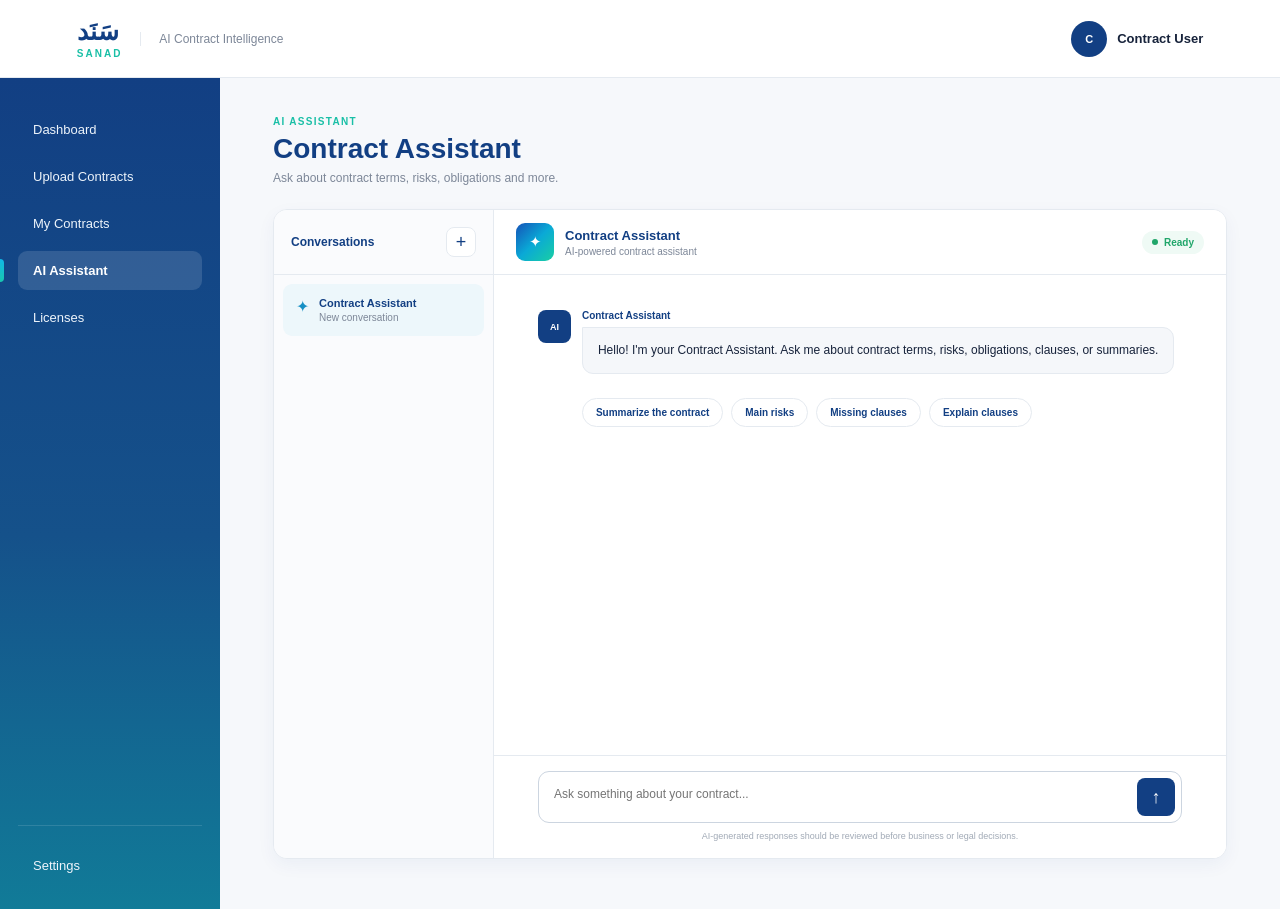
==== commit 77e7d884: "Add SANAD UI and review report" ====
--- a/pages/chatbot.html
+++ b/pages/chatbot.html
@@ -1,132 +1,316 @@
 <!DOCTYPE html>
 <html lang="en">
+
 <head>
     <meta charset="UTF-8">
     <meta name="viewport" content="width=device-width, initial-scale=1.0">
-    <title>AI Assistant | Contract Analyzer</title>
+
+    <title>AI Assistant | SANAD</title>
+
     <link rel="stylesheet" href="../css/global.css">
     <link rel="stylesheet" href="../css/chatbot.css">
 </head>
+
 <body>
 
-<div class="app-layout">
-
-    <!-- ===== SIDEBAR ===== -->
-    <aside class="sidebar">
-        <div class="brand">
-            <h2>Contract Analyzer</h2>
-            <span>AI-Powered Contract Analysis</span>
+    <!-- =========================================
+         SANAD HEADER
+    ========================================== -->
+
+    <header class="sanad-header">
+
+        <div class="sanad-brand">
+
+            <div class="sanad-logo">
+                <h1>سَنَد</h1>
+                <span>SANAD</span>
+            </div>
+
+            <p>AI Contract Intelligence</p>
+
         </div>
 
-        <nav>
-            <a href="dashboard.html" class="nav-link">Dashboard</a>
-            <a href="upload-contract.html" class="nav-link">Upload Contracts</a>
-            <a href="my-contracts.html" class="nav-link">My Contracts</a>
-            <a href="chatbot.html" class="nav-link active">AI Assistant</a>
-            <a href="license.html" class="nav-link">Licenses</a>
-        </nav>
-
-        <div class="sidebar-bottom">
-            <a href="settings.html" class="nav-link">Settings</a>
+
+        <div class="sanad-user">
+
+            <div class="sanad-avatar" id="userAvatar">
+                JK
+            </div>
+
+            <span id="userName">
+                Jana Khalid
+            </span>
+
         </div>
-    </aside>
-
-    <!-- ===== MAIN CONTENT ===== -->
-    <main class="main-content">
-        <div class="page-content">
-
-            <!-- ===== HEADER ===== -->
-            <header class="top-header">
-                <div class="header-left">
-                    <h1>AI Assistant</h1>
-                    <p>Ask about contract terms, risks, obligations and more.</p>
-                </div>
-
-                <div class="header-right">
-                    <div class="notification">
-                        🔔
-                        <span class="notification-dot"></span>
+
+    </header>
+
+
+    <!-- =========================================
+         PAGE LAYOUT
+    ========================================== -->
+
+    <div class="assistant-layout">
+
+
+        <!-- =====================================
+             SIDEBAR
+        ====================================== -->
+
+        <aside class="assistant-sidebar">
+
+            <nav>
+
+                <a href="dashboard.html" class="side-link">
+                    Dashboard
+                </a>
+
+                <a href="upload-contract.html" class="side-link">
+                    Upload Contracts
+                </a>
+
+                <a href="my-contracts.html" class="side-link">
+                    My Contracts
+                </a>
+
+                <a href="chatbot.html" class="side-link active">
+                    AI Assistant
+                </a>
+
+                <a href="license.html" class="side-link">
+                    Licenses
+                </a>
+
+            </nav>
+
+
+            <div class="sidebar-bottom">
+
+                <a href="settings.html" class="side-link">
+                    Settings
+                </a>
+
+            </div>
+
+        </aside>
+
+
+        <!-- =====================================
+             MAIN
+        ====================================== -->
+
+        <main class="assistant-main">
+
+            <div class="assistant-container">
+
+
+                <!-- =================================
+                     PAGE TITLE
+                ================================== -->
+
+                <section class="assistant-title">
+
+                    <span class="section-label">
+                        AI ASSISTANT
+                    </span>
+
+                    <h2>
+                        Contract Assistant
+                    </h2>
+
+                    <p>
+                        Ask about contract terms, risks, obligations and more.
+                    </p>
+
+                </section>
+
+
+                <!-- =================================
+                     CHAT
+                ================================== -->
+
+                <section class="chat-page">
+
+
+                    <!-- =============================
+                         CHAT HISTORY
+                    ============================== -->
+
+                    <aside class="chat-history">
+
+                        <div class="chat-history-head">
+
+                            <strong>
+                                Conversations
+                            </strong>
+
+                            <button id="newChat"
+                                    type="button"
+                                    title="New conversation">
+                                +
+                            </button>
+
+                        </div>
+
+
+                        <div class="conversation active">
+
+                            <span>✦</span>
+
+                            <div>
+
+                                <strong>
+                                    Contract Assistant
+                                </strong>
+
+                                <small>
+                                    New conversation
+                                </small>
+
+                            </div>
+
+                        </div>
+
+                    </aside>
+
+
+                    <!-- =============================
+                         CHAT MAIN
+                    ============================== -->
+
+                    <div class="chat-main">
+
+
+                        <!-- CHAT HEADER -->
+
+                        <div class="chat-top">
+
+                            <div class="assistant-avatar">
+                                ✦
+                            </div>
+
+
+                            <div>
+
+                                <h2>
+                                    Contract Assistant
+                                </h2>
+
+                                <span>
+                                    AI-powered contract assistant
+                                </span>
+
+                            </div>
+
+
+                            <div class="ai-ready">
+
+                                <i></i>
+
+                                Ready
+
+                            </div>
+
+                        </div>
+
+
+                        <!-- =========================
+                             MESSAGES
+                        ========================== -->
+
+                        <div class="messages"
+                             id="messages">
+
+                            <div class="message assistant">
+
+                                <div class="message-avatar">
+                                    AI
+                                </div>
+
+                                <div>
+
+                                    <span class="message-label">
+                                        Contract Assistant
+                                    </span>
+
+                                    <div class="bubble">
+                                        Hello! I'm your Contract Assistant.
+                                        Ask me about contract terms, risks,
+                                        obligations, clauses, or summaries.
+                                    </div>
+
+                                </div>
+
+                            </div>
+
+
+                            <!-- QUICK PROMPTS -->
+
+                            <div class="quick-prompts">
+
+                                <button data-prompt="Summarize the contract">
+                                    Summarize the contract
+                                </button>
+
+                                <button data-prompt="What are the main risks?">
+                                    Main risks
+                                </button>
+
+                                <button data-prompt="Find missing clauses">
+                                    Missing clauses
+                                </button>
+
+                                <button data-prompt="Explain the important clauses">
+                                    Explain clauses
+                                </button>
+
+                            </div>
+
+                        </div>
+
+
+                        <!-- =========================
+                             CHAT INPUT
+                        ========================== -->
+
+                        <div class="chat-input-area">
+
+                            <div class="chat-input">
+
+                                <textarea id="chatInput"
+                                          placeholder="Ask something about your contract..."
+                                          rows="1"></textarea>
+
+
+                                <button id="sendMessage"
+                                        type="button">
+                                    ↑
+                                </button>
+
+                            </div>
+
+
+                            <p>
+                                AI-generated responses should be reviewed
+                                before business or legal decisions.
+                            </p>
+
+                        </div>
+
                     </div>
 
-                    <a href="settings.html" class="user-profile">
-                        <div class="user-avatar" id="userAvatar">T</div>
-                        <span id="userName">Contract User</span>
-                    </a>
-                </div>
-            </header>
-
-            <section class="chat-page">
-
-                <aside class="chat-history">
-                    <div class="chat-history-head">
-                        <strong>Conversations</strong>
-                        <button id="newChat">+</button>
-                    </div>
-
-                    <div class="conversation active">
-                        <span>✦</span>
-                        <div>
-                            <strong>Contract Assistant</strong>
-                            <small>New conversation</small>
-                        </div>
-                    </div>
-                </aside>
-
-                <div class="chat-main">
-
-                    <div class="chat-top">
-                        <div class="assistant-avatar">✦</div>
-                        <div>
-                            <h2>Contract Assistant</h2>
-                            <span>AI-powered contract assistant</span>
-                        </div>
-
-                        <div class="ai-ready">
-                            <i></i>
-                            Ready
-                        </div>
-                    </div>
-
-                    <div class="messages" id="messages">
-
-                        <div class="message assistant">
-                            <div class="message-avatar">AI</div>
-                            <div>
-                                <span class="message-label">Contract Assistant</span>
-                                <div class="bubble">
-                                    Hello! I'm your Contract Assistant.
-                                    Ask me about contract terms, risks,
-                                    obligations, clauses, or summaries.
-                                </div>
-                            </div>
-                        </div>
-
-                        <div class="quick-prompts">
-                            <button data-prompt="Summarize the contract">Summarize the contract</button>
-                            <button data-prompt="What are the main risks?">Main risks</button>
-                            <button data-prompt="Find missing clauses">Missing clauses</button>
-                            <button data-prompt="Explain the important clauses">Explain clauses</button>
-                        </div>
-
-                    </div>
-
-                    <div class="chat-input-area">
-                        <div class="chat-input">
-                            <textarea id="chatInput" placeholder="Ask something about your contract..." rows="1"></textarea>
-                            <button id="sendMessage" type="button">↑</button>
-                        </div>
-                        <p>AI-generated responses should be reviewed before business or legal decisions.</p>
-                    </div>
-
-                </div>
-
-            </section>
-
-        </div>
-    </main>
-</div>
-
-<script src="../js/global.js"></script>
-<script src="../js/chatbot.js"></script>
+                </section>
+
+            </div>
+
+        </main>
+
+    </div>
+
+
+    <script src="../js/global.js"></script>
+    <script src="../js/chatbot.js"></script>
+
 </body>
-</html>
+
+</html>
--- a/css/chatbot.css
+++ b/css/chatbot.css
@@ -1,271 +1,693 @@
-/* ============================================================
-   AI ASSISTANT (CHATBOT) PAGE
-   ============================================================ */
+/* =========================================
+   COLORS
+========================================= */
+
+:root {
+    --navy: #123f83;
+    --blue: #168fc4;
+    --teal: #19bfa6;
+    --background: #f6f8fb;
+    --white: #ffffff;
+    --text: #17233b;
+    --muted: #7d8798;
+    --border: #e5eaf0;
+    --green: #20a66a;
+    --blue-soft: #edf7fb;
+}
+
+
+/* =========================================
+   GENERAL
+========================================= */
+
+* {
+    box-sizing: border-box;
+}
+
+html,
+body {
+    margin: 0;
+    width: 100%;
+    min-height: 100%;
+}
+
+body {
+    font-family: "Segoe UI", Arial, sans-serif;
+    background-color: var(--background);
+    color: var(--text);
+}
+
+
+/* =========================================
+   SANAD HEADER
+========================================= */
+
+.sanad-header {
+    width: 100%;
+    height: 78px;
+    padding: 0 6%;
+    display: flex;
+    align-items: center;
+    justify-content: space-between;
+    background-color: white;
+    border-bottom: 1px solid var(--border);
+    position: relative;
+    z-index: 10;
+}
+
+
+/* =========================================
+   BRAND
+========================================= */
+
+.sanad-brand {
+    display: flex;
+    align-items: center;
+    gap: 18px;
+}
+
+
+.sanad-logo h1 {
+    margin: 0;
+    color: var(--navy);
+    font-size: 25px;
+    line-height: 1.1;
+}
+
+
+.sanad-logo span {
+    display: block;
+    margin-top: 2px;
+    color: var(--teal);
+    font-size: 10px;
+    font-weight: 600;
+    letter-spacing: 2px;
+}
+
+
+.sanad-brand > p {
+    margin: 0;
+    padding-left: 18px;
+    border-left: 1px solid var(--border);
+    color: var(--muted);
+    font-size: 12px;
+}
+
+
+/* =========================================
+   USER
+========================================= */
+
+.sanad-user {
+    display: flex;
+    align-items: center;
+    gap: 10px;
+    color: var(--text);
+    font-size: 13px;
+    font-weight: 600;
+}
+
+
+.sanad-avatar {
+    width: 36px;
+    height: 36px;
+    display: flex;
+    align-items: center;
+    justify-content: center;
+    border-radius: 50%;
+    background-color: var(--navy);
+    color: white;
+    font-size: 11px;
+    font-weight: 700;
+}
+
+
+/* =========================================
+   PAGE LAYOUT
+========================================= */
+
+.assistant-layout {
+    min-height: calc(100vh - 78px);
+    display: flex;
+}
+
+
+/* =========================================
+   SIDEBAR
+========================================= */
+
+.assistant-sidebar {
+    width: 220px;
+    flex-shrink: 0;
+    min-height: calc(100vh - 78px);
+    padding: 32px 18px 24px;
+    display: flex;
+    flex-direction: column;
+    background: linear-gradient( 180deg, #123f83 0%, #15518a 55%, #117b98 100% );
+}
+
+
+    .assistant-sidebar nav {
+        display: flex;
+        flex-direction: column;
+        gap: 8px;
+    }
+
+
+.side-link {
+    position: relative;
+    display: block;
+    padding: 12px 15px;
+    border-radius: 9px;
+    color: #edf4fb;
+    font-size: 13px;
+    font-weight: 500;
+    text-decoration: none;
+    transition: 0.2s ease;
+}
+
+
+    .side-link:hover {
+        background-color: rgba(255, 255, 255, 0.08);
+        color: white;
+    }
+
+
+    .side-link.active {
+        background-color: rgba(255, 255, 255, 0.13);
+        color: white;
+        font-weight: 700;
+    }
+
+
+        .side-link.active::before {
+            content: "";
+            position: absolute;
+            left: -18px;
+            top: 8px;
+            bottom: 8px;
+            width: 4px;
+            border-radius: 0 4px 4px 0;
+            background: linear-gradient( 180deg, #11b7e6, #19c7b0 );
+        }
+
+
+.sidebar-bottom {
+    margin-top: auto;
+    padding-top: 20px;
+    border-top: 1px solid rgba(255, 255, 255, 0.12);
+}
+
+
+/* =========================================
+   MAIN
+========================================= */
+
+.assistant-main {
+    flex: 1;
+    min-width: 0;
+    background-color: var(--background);
+}
+
+
+.assistant-container {
+    width: min(1160px, 90%);
+    margin: 0 auto;
+    padding: 38px 0 50px;
+}
+
+
+/* =========================================
+   PAGE TITLE
+========================================= */
+
+.assistant-title {
+    margin-bottom: 24px;
+}
+
+
+.section-label {
+    display: block;
+    margin-bottom: 6px;
+    color: var(--teal);
+    font-size: 10px;
+    font-weight: 800;
+    letter-spacing: 1.3px;
+}
+
+
+.assistant-title h2 {
+    margin: 0 0 6px;
+    color: var(--navy);
+    font-size: 28px;
+}
+
+
+.assistant-title p {
+    margin: 0;
+    color: var(--muted);
+    font-size: 12px;
+}
+
+
+/* =========================================
+   CHAT PAGE
+========================================= */
 
 .chat-page {
-    height: calc(100vh - 80px);
-    background: white;
+    height: 650px;
+    display: grid;
+    grid-template-columns: 220px 1fr;
+    overflow: hidden;
+    background-color: white;
     border: 1px solid var(--border);
     border-radius: 14px;
-    box-shadow: var(--shadow);
-    display: grid;
-    grid-template-columns: 230px 1fr;
-    overflow: hidden;
-}
+    box-shadow: 0 6px 18px rgba(18, 63, 131, 0.05);
+}
+
+
+/* =========================================
+   CHAT HISTORY
+========================================= */
 
 .chat-history {
+    background-color: #fafbfd;
     border-right: 1px solid var(--border);
-    background: #fafbfd;
-}
+}
+
 
 .chat-history-head {
-    height: 58px;
-    padding: 0 15px;
+    height: 65px;
+    padding: 0 17px;
     display: flex;
     align-items: center;
     justify-content: space-between;
     border-bottom: 1px solid var(--border);
 }
 
-.chat-history-head strong {
+
+    .chat-history-head strong {
+        color: var(--navy);
+        font-size: 12px;
+    }
+
+
+    .chat-history-head button {
+        width: 30px;
+        height: 30px;
+        border: 1px solid var(--border);
+        border-radius: 8px;
+        background-color: white;
+        color: var(--navy);
+        font-size: 18px;
+        cursor: pointer;
+        transition: 0.2s ease;
+    }
+
+
+        .chat-history-head button:hover {
+            border-color: var(--teal);
+            color: var(--teal);
+            background-color: #f4fcfb;
+        }
+
+
+/* =========================================
+   CONVERSATION
+========================================= */
+
+.conversation {
+    margin: 9px;
+    padding: 13px;
+    display: flex;
+    gap: 10px;
+    border-radius: 9px;
+    cursor: pointer;
+}
+
+
+    .conversation.active {
+        background-color: var(--blue-soft);
+    }
+
+
+    .conversation > span {
+        color: var(--blue);
+    }
+
+
+    .conversation strong,
+    .conversation small {
+        display: block;
+    }
+
+
+    .conversation strong {
+        color: var(--navy);
+        font-size: 11px;
+    }
+
+
+    .conversation small {
+        margin-top: 3px;
+        color: var(--muted);
+        font-size: 10px;
+    }
+
+
+/* =========================================
+   CHAT MAIN
+========================================= */
+
+.chat-main {
+    min-width: 0;
+    display: flex;
+    flex-direction: column;
+    background-color: white;
+}
+
+
+/* =========================================
+   CHAT TOP
+========================================= */
+
+.chat-top {
+    min-height: 65px;
+    padding: 0 22px;
+    display: flex;
+    align-items: center;
+    gap: 11px;
+    border-bottom: 1px solid var(--border);
+}
+
+
+.assistant-avatar {
+    width: 38px;
+    height: 38px;
+    flex-shrink: 0;
+    display: flex;
+    align-items: center;
+    justify-content: center;
+    border-radius: 9px;
+    background: linear-gradient( 135deg, #1553b8, #0aa9d6, #19cfa3 );
+    color: white;
+    font-size: 15px;
+}
+
+
+.chat-top h2 {
+    margin: 0;
     color: var(--navy);
-    font-size: 12px;
-}
-
-.chat-history-head button {
-    width: 29px;
-    height: 29px;
-    border: 1px solid var(--border);
-    border-radius: 7px;
-    background: white;
-    color: var(--navy);
-    font-size: 17px;
-}
-
-.conversation {
-    margin: 7px;
-    padding: 12px;
-    display: flex;
-    gap: 9px;
-    border-radius: 8px;
-}
-
-.conversation.active {
-    background: var(--blue-soft);
-}
-
-.conversation > span {
-    color: var(--blue);
-}
-
-.conversation strong,
-.conversation small {
+    font-size: 13px;
+}
+
+
+.chat-top span {
     display: block;
-}
-
-.conversation strong {
-    color: var(--navy);
-    font-size: 11px;
-}
-
-.conversation small {
+    margin-top: 3px;
     color: var(--muted);
     font-size: 10px;
-    margin-top: 3px;
-}
-
-.chat-main {
-    min-width: 0;
-    display: flex;
-    flex-direction: column;
-}
-
-.chat-top {
-    height: 58px;
-    padding: 0 22px;
-    border-bottom: 1px solid var(--border);
-    display: flex;
-    align-items: center;
-    gap: 11px;
-}
-
-.assistant-avatar {
-    width: 36px;
-    height: 36px;
-    background: linear-gradient(135deg, var(--accent-start), var(--accent-end));
-    color: white;
-    border-radius: 9px;
-    display: flex;
-    align-items: center;
-    justify-content: center;
-}
-
-.chat-top h2 {
-    color: var(--navy);
-    font-size: 13px;
-}
-
-.chat-top span {
-    display: block;
-    color: var(--muted);
-    font-size: 10px;
-    margin-top: 3px;
-}
+}
+
+
+/* =========================================
+   AI READY
+========================================= */
 
 .ai-ready {
     margin-left: auto;
+    display: flex;
+    align-items: center;
+    gap: 6px;
+    padding: 6px 10px;
+    border-radius: 18px;
+    background-color: #effaf5;
     color: var(--green);
     font-size: 10px;
-    display: flex;
-    align-items: center;
-    gap: 5px;
-}
-
-.ai-ready i {
-    width: 6px;
-    height: 6px;
-    border-radius: 50%;
-    background: var(--green);
-}
+    font-weight: 700;
+}
+
+
+    .ai-ready i {
+        width: 6px;
+        height: 6px;
+        border-radius: 50%;
+        background-color: var(--green);
+    }
+
+
+/* =========================================
+   MESSAGES
+========================================= */
 
 .messages {
     flex: 1;
     overflow-y: auto;
-    padding: 32px 8%;
-}
+    padding: 35px 6%;
+}
+
 
 .message {
-    display: flex;
-    gap: 10px;
-    max-width: 750px;
-}
+    max-width: 760px;
+    display: flex;
+    gap: 11px;
+}
+
+
+/* =========================================
+   MESSAGE AVATAR
+========================================= */
 
 .message-avatar {
-    width: 31px;
-    height: 31px;
+    width: 33px;
+    height: 33px;
     flex-shrink: 0;
-    background: var(--navy);
+    display: flex;
+    align-items: center;
+    justify-content: center;
+    border-radius: 8px;
+    background-color: var(--navy);
     color: white;
-    border-radius: 8px;
-    display: flex;
-    align-items: center;
-    justify-content: center;
     font-size: 9px;
     font-weight: 700;
 }
 
+
+/* =========================================
+   MESSAGE LABEL
+========================================= */
+
 .message-label {
     display: block;
+    margin-bottom: 6px;
     color: var(--navy);
     font-size: 10px;
     font-weight: 700;
-    margin-bottom: 6px;
-}
+}
+
+
+/* =========================================
+   MESSAGE BUBBLE
+========================================= */
 
 .bubble {
-    background: #f4f6f9;
+    padding: 13px 15px;
+    background-color: #f5f7fa;
     border: 1px solid var(--border);
+    border-radius: 0 11px 11px 11px;
     color: var(--text);
-    border-radius: 0 10px 10px 10px;
-    padding: 12px 14px;
     font-size: 12px;
     line-height: 1.6;
 }
 
+
+/* =========================================
+   USER MESSAGE
+========================================= */
+
 .user-message {
+    margin: 20px 0 20px auto;
     justify-content: flex-end;
-    margin: 18px 0;
-}
-
-.user-message .message-avatar {
-    order: 2;
-    background: #dce7f4;
-    color: var(--navy);
-}
-
-.user-message .message-label {
-    text-align: right;
-}
-
-.user-message .bubble {
-    background: var(--navy);
-    color: white;
-    border-radius: 10px 0 10px 10px;
-}
+}
+
+
+    .user-message .message-avatar {
+        order: 2;
+        background-color: #dce7f4;
+        color: var(--navy);
+    }
+
+
+    .user-message .message-label {
+        text-align: right;
+    }
+
+
+    .user-message .bubble {
+        background-color: var(--navy);
+        color: white;
+        border-color: var(--navy);
+        border-radius: 11px 0 11px 11px;
+    }
+
+
+/* =========================================
+   QUICK PROMPTS
+========================================= */
 
 .quick-prompts {
-    margin: 22px 0 0 41px;
+    margin: 24px 0 0 44px;
     display: flex;
     flex-wrap: wrap;
+    gap: 8px;
+}
+
+
+    .quick-prompts button {
+        padding: 8px 13px;
+        border: 1px solid var(--border);
+        border-radius: 18px;
+        background-color: white;
+        color: var(--navy);
+        font-size: 10px;
+        font-weight: 600;
+        cursor: pointer;
+        transition: 0.2s ease;
+    }
+
+
+        .quick-prompts button:hover {
+            border-color: #7bc7d7;
+            background: linear-gradient( 90deg, #f1f7ff, #effdf9 );
+            color: var(--blue);
+        }
+
+
+/* =========================================
+   CHAT INPUT AREA
+========================================= */
+
+.chat-input-area {
+    padding: 15px 6% 17px;
+    border-top: 1px solid var(--border);
+    background-color: white;
+}
+
+
+.chat-input {
+    display: flex;
+    align-items: flex-end;
     gap: 7px;
-}
-
-.quick-prompts button {
-    border: 1px solid var(--border);
-    background: white;
-    border-radius: 18px;
-    padding: 7px 11px;
-    color: var(--navy);
-    font-size: 10px;
-}
-
-.quick-prompts button:hover {
-    background: var(--blue-soft);
-}
-
-.chat-input-area {
-    padding: 14px 8% 16px;
-    border-top: 1px solid var(--border);
-}
-
-.chat-input {
-    display: flex;
-    align-items: flex-end;
-    gap: 6px;
+    padding: 6px;
     border: 1px solid #ccd5e0;
-    border-radius: 10px;
-    padding: 6px;
-}
-
-.chat-input:focus-within {
-    border-color: var(--blue);
-}
-
-.chat-input textarea {
-    flex: 1;
-    border: none;
-    outline: none;
-    resize: none;
-    min-height: 37px;
-    padding: 9px;
-    font-size: 12px;
-}
-
-.chat-input button {
-    width: 37px;
-    height: 37px;
-    border: none;
-    border-radius: 8px;
-    background: linear-gradient(135deg, var(--accent-start), var(--accent-end));
-    color: white;
-    font-size: 18px;
-}
+    border-radius: 11px;
+    background-color: white;
+    transition: 0.2s ease;
+}
+
+
+    .chat-input:focus-within {
+        border-color: var(--blue);
+        box-shadow: 0 0 0 3px rgba(22, 143, 196, 0.08);
+    }
+
+
+    /* =========================================
+   TEXTAREA
+========================================= */
+
+    .chat-input textarea {
+        flex: 1;
+        min-height: 38px;
+        max-height: 110px;
+        padding: 9px;
+        border: none;
+        outline: none;
+        resize: none;
+        background: transparent;
+        color: var(--text);
+        font-family: inherit;
+        font-size: 12px;
+    }
+
+
+    /* =========================================
+   SEND BUTTON
+========================================= */
+
+    .chat-input button {
+        width: 38px;
+        height: 38px;
+        flex-shrink: 0;
+        border: none;
+        border-radius: 8px;
+        display: flex;
+        align-items: center;
+        justify-content: center;
+        background-color: var(--navy);
+        color: white;
+        font-size: 18px;
+        cursor: pointer;
+        transition: 0.2s ease;
+    }
+
+
+        .chat-input button:hover {
+            background: linear-gradient( 135deg, #1553b8, #0aa9d6, #19cfa3 );
+            transform: translateY(-1px);
+        }
+
+
+/* =========================================
+   DISCLAIMER
+========================================= */
 
 .chat-input-area > p {
+    margin: 8px 0 0;
     text-align: center;
     color: #a1aab6;
     font-size: 9px;
-    margin-top: 7px;
-}
-
-@media (max-width: 800px) {
+}
+
+
+/* =========================================
+   RESPONSIVE
+========================================= */
+
+@media (max-width: 900px) {
+
     .chat-page {
         grid-template-columns: 1fr;
     }
 
+
     .chat-history {
         display: none;
     }
+}
+
+
+@media (max-width: 650px) {
+
+    .sanad-header {
+        padding: 0 4%;
+    }
+
+
+    .sanad-brand > p {
+        display: none;
+    }
+
+
+    .assistant-sidebar {
+        display: none;
+    }
+
+
+    .assistant-container {
+        width: 92%;
+    }
+
 
     .messages,
     .chat-input-area {
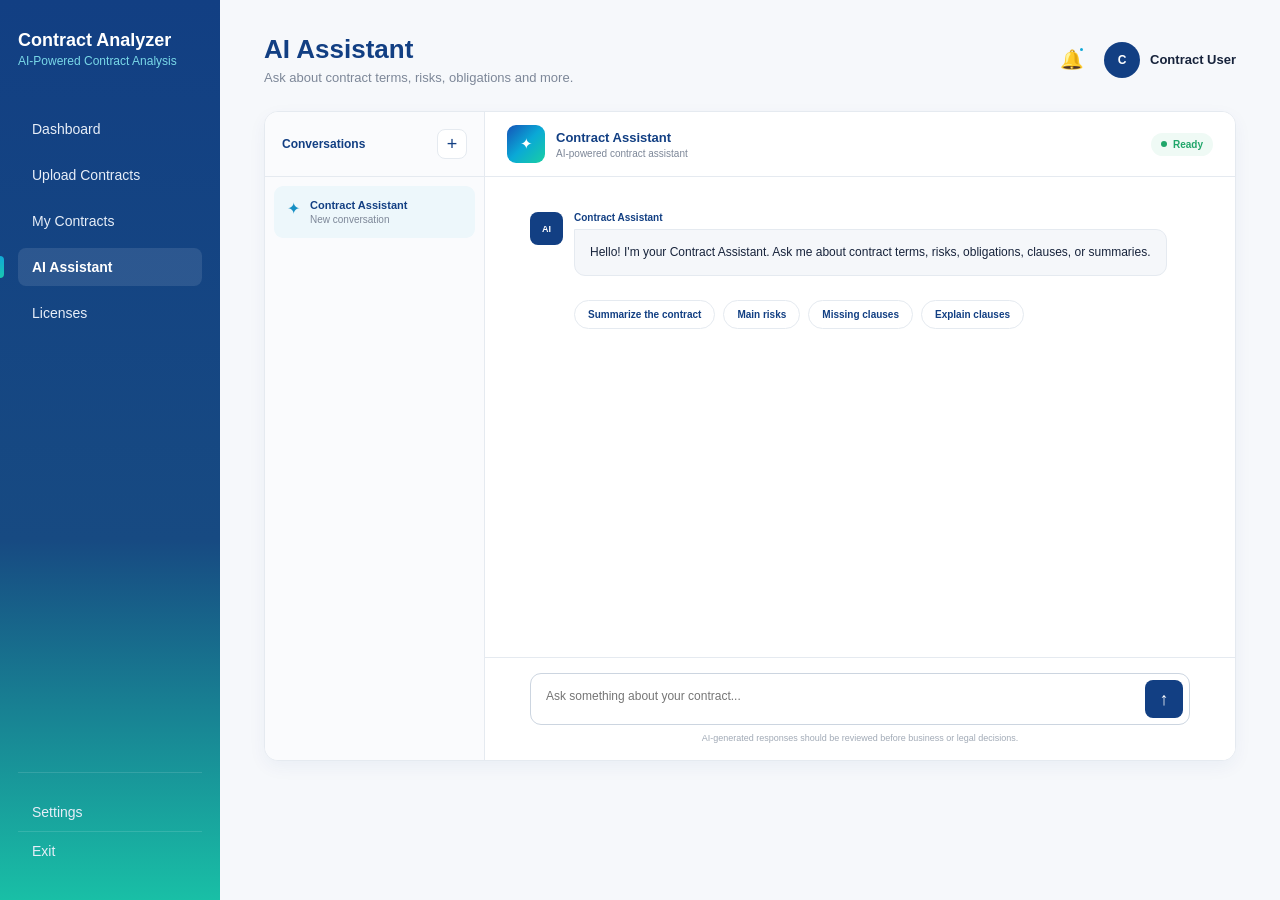
==== commit d0ad6ba5: "added exit button_removed dropdown menue from settings_backend for user" ====
--- a/pages/chatbot.html
+++ b/pages/chatbot.html
@@ -1,316 +1,136 @@
 <!DOCTYPE html>
 <html lang="en">
-
 <head>
     <meta charset="UTF-8">
     <meta name="viewport" content="width=device-width, initial-scale=1.0">
-
-    <title>AI Assistant | SANAD</title>
-
+    <title>AI Assistant | Contract Analyzer</title>
     <link rel="stylesheet" href="../css/global.css">
     <link rel="stylesheet" href="../css/chatbot.css">
 </head>
-
 <body>
 
-    <!-- =========================================
-         SANAD HEADER
-    ========================================== -->
+<div class="app-layout">
 
-    <header class="sanad-header">
-
-        <div class="sanad-brand">
-
-            <div class="sanad-logo">
-                <h1>سَنَد</h1>
-                <span>SANAD</span>
-            </div>
-
-            <p>AI Contract Intelligence</p>
-
+    <!-- ===== SIDEBAR ===== -->
+    <aside class="sidebar">
+        <div class="brand">
+            <h2>Contract Analyzer</h2>
+            <span>AI-Powered Contract Analysis</span>
         </div>
 
+        <nav>
+            <a href="dashboard.html" class="nav-link">Dashboard</a>
+            <a href="upload-contract.html" class="nav-link">Upload Contracts</a>
+            <a href="my-contracts.html" class="nav-link">My Contracts</a>
+            <a href="chatbot.html" class="nav-link active">AI Assistant</a>
+            <a href="license.html" class="nav-link">Licenses</a>
+        </nav>
 
-        <div class="sanad-user">
-
-            <div class="sanad-avatar" id="userAvatar">
-                JK
-            </div>
-
-            <span id="userName">
-                Jana Khalid
-            </span>
-
+        <div class="sidebar-bottom">
+            <a href="settings.html" class="nav-link">Settings</a>
         </div>
 
-    </header>
+         <div class="sidebar-bottom2">
+            <a href="login.html" class="nav-link">Exit</a>
+        </div>
+    </aside>
 
+    <!-- ===== MAIN CONTENT ===== -->
+    <main class="main-content">
+        <div class="page-content">
 
-    <!-- =========================================
-         PAGE LAYOUT
-    ========================================== -->
+            <!-- ===== HEADER ===== -->
+            <header class="top-header">
+                <div class="header-left">
+                    <h1>AI Assistant</h1>
+                    <p>Ask about contract terms, risks, obligations and more.</p>
+                </div>
 
-    <div class="assistant-layout">
+                <div class="header-right">
+                    <div class="notification">
+                        🔔
+                        <span class="notification-dot"></span>
+                    </div>
 
+                    <a href="settings.html" class="user-profile">
+                        <div class="user-avatar" id="userAvatar">T</div>
+                        <span id="userName">Contract User</span>
+                    </a>
+                </div>
+            </header>
 
-        <!-- =====================================
-             SIDEBAR
-        ====================================== -->
+            <section class="chat-page">
 
-        <aside class="assistant-sidebar">
+                <aside class="chat-history">
+                    <div class="chat-history-head">
+                        <strong>Conversations</strong>
+                        <button id="newChat">+</button>
+                    </div>
 
-            <nav>
+                    <div class="conversation active">
+                        <span>✦</span>
+                        <div>
+                            <strong>Contract Assistant</strong>
+                            <small>New conversation</small>
+                        </div>
+                    </div>
+                </aside>
 
-                <a href="dashboard.html" class="side-link">
-                    Dashboard
-                </a>
+                <div class="chat-main">
 
-                <a href="upload-contract.html" class="side-link">
-                    Upload Contracts
-                </a>
-
-                <a href="my-contracts.html" class="side-link">
-                    My Contracts
-                </a>
-
-                <a href="chatbot.html" class="side-link active">
-                    AI Assistant
-                </a>
-
-                <a href="license.html" class="side-link">
-                    Licenses
-                </a>
-
-            </nav>
-
-
-            <div class="sidebar-bottom">
-
-                <a href="settings.html" class="side-link">
-                    Settings
-                </a>
-
-            </div>
-
-        </aside>
-
-
-        <!-- =====================================
-             MAIN
-        ====================================== -->
-
-        <main class="assistant-main">
-
-            <div class="assistant-container">
-
-
-                <!-- =================================
-                     PAGE TITLE
-                ================================== -->
-
-                <section class="assistant-title">
-
-                    <span class="section-label">
-                        AI ASSISTANT
-                    </span>
-
-                    <h2>
-                        Contract Assistant
-                    </h2>
-
-                    <p>
-                        Ask about contract terms, risks, obligations and more.
-                    </p>
-
-                </section>
-
-
-                <!-- =================================
-                     CHAT
-                ================================== -->
-
-                <section class="chat-page">
-
-
-                    <!-- =============================
-                         CHAT HISTORY
-                    ============================== -->
-
-                    <aside class="chat-history">
-
-                        <div class="chat-history-head">
-
-                            <strong>
-                                Conversations
-                            </strong>
-
-                            <button id="newChat"
-                                    type="button"
-                                    title="New conversation">
-                                +
-                            </button>
-
+                    <div class="chat-top">
+                        <div class="assistant-avatar">✦</div>
+                        <div>
+                            <h2>Contract Assistant</h2>
+                            <span>AI-powered contract assistant</span>
                         </div>
 
+                        <div class="ai-ready">
+                            <i></i>
+                            Ready
+                        </div>
+                    </div>
 
-                        <div class="conversation active">
+                    <div class="messages" id="messages">
 
-                            <span>✦</span>
-
+                        <div class="message assistant">
+                            <div class="message-avatar">AI</div>
                             <div>
-
-                                <strong>
-                                    Contract Assistant
-                                </strong>
-
-                                <small>
-                                    New conversation
-                                </small>
-
+                                <span class="message-label">Contract Assistant</span>
+                                <div class="bubble">
+                                    Hello! I'm your Contract Assistant.
+                                    Ask me about contract terms, risks,
+                                    obligations, clauses, or summaries.
+                                </div>
                             </div>
-
                         </div>
 
-                    </aside>
-
-
-                    <!-- =============================
-                         CHAT MAIN
-                    ============================== -->
-
-                    <div class="chat-main">
-
-
-                        <!-- CHAT HEADER -->
-
-                        <div class="chat-top">
-
-                            <div class="assistant-avatar">
-                                ✦
-                            </div>
-
-
-                            <div>
-
-                                <h2>
-                                    Contract Assistant
-                                </h2>
-
-                                <span>
-                                    AI-powered contract assistant
-                                </span>
-
-                            </div>
-
-
-                            <div class="ai-ready">
-
-                                <i></i>
-
-                                Ready
-
-                            </div>
-
-                        </div>
-
-
-                        <!-- =========================
-                             MESSAGES
-                        ========================== -->
-
-                        <div class="messages"
-                             id="messages">
-
-                            <div class="message assistant">
-
-                                <div class="message-avatar">
-                                    AI
-                                </div>
-
-                                <div>
-
-                                    <span class="message-label">
-                                        Contract Assistant
-                                    </span>
-
-                                    <div class="bubble">
-                                        Hello! I'm your Contract Assistant.
-                                        Ask me about contract terms, risks,
-                                        obligations, clauses, or summaries.
-                                    </div>
-
-                                </div>
-
-                            </div>
-
-
-                            <!-- QUICK PROMPTS -->
-
-                            <div class="quick-prompts">
-
-                                <button data-prompt="Summarize the contract">
-                                    Summarize the contract
-                                </button>
-
-                                <button data-prompt="What are the main risks?">
-                                    Main risks
-                                </button>
-
-                                <button data-prompt="Find missing clauses">
-                                    Missing clauses
-                                </button>
-
-                                <button data-prompt="Explain the important clauses">
-                                    Explain clauses
-                                </button>
-
-                            </div>
-
-                        </div>
-
-
-                        <!-- =========================
-                             CHAT INPUT
-                        ========================== -->
-
-                        <div class="chat-input-area">
-
-                            <div class="chat-input">
-
-                                <textarea id="chatInput"
-                                          placeholder="Ask something about your contract..."
-                                          rows="1"></textarea>
-
-
-                                <button id="sendMessage"
-                                        type="button">
-                                    ↑
-                                </button>
-
-                            </div>
-
-
-                            <p>
-                                AI-generated responses should be reviewed
-                                before business or legal decisions.
-                            </p>
-
+                        <div class="quick-prompts">
+                            <button data-prompt="Summarize the contract">Summarize the contract</button>
+                            <button data-prompt="What are the main risks?">Main risks</button>
+                            <button data-prompt="Find missing clauses">Missing clauses</button>
+                            <button data-prompt="Explain the important clauses">Explain clauses</button>
                         </div>
 
                     </div>
 
-                </section>
+                    <div class="chat-input-area">
+                        <div class="chat-input">
+                            <textarea id="chatInput" placeholder="Ask something about your contract..." rows="1"></textarea>
+                            <button id="sendMessage" type="button">↑</button>
+                        </div>
+                        <p>AI-generated responses should be reviewed before business or legal decisions.</p>
+                    </div>
 
-            </div>
+                </div>
 
-        </main>
+            </section>
 
-    </div>
+        </div>
+    </main>
+</div>
 
-
-    <script src="../js/global.js"></script>
-    <script src="../js/chatbot.js"></script>
-
+<script src="../js/global.js"></script>
+<script src="../js/chatbot.js"></script>
 </body>
-
-</html>+</html>
--- a/css/global.css
+++ b/css/global.css
@@ -161,6 +161,10 @@
     border-top: 1px solid rgba(255, 255, 255, 0.12);
 }
 
+.sidebar-bottom2 {
+    border-top: 1px solid rgba(255, 255, 255, 0.12);
+}
+
 /* ============================================================
    HEADER (top bar, sits above the page content)
    ============================================================ */
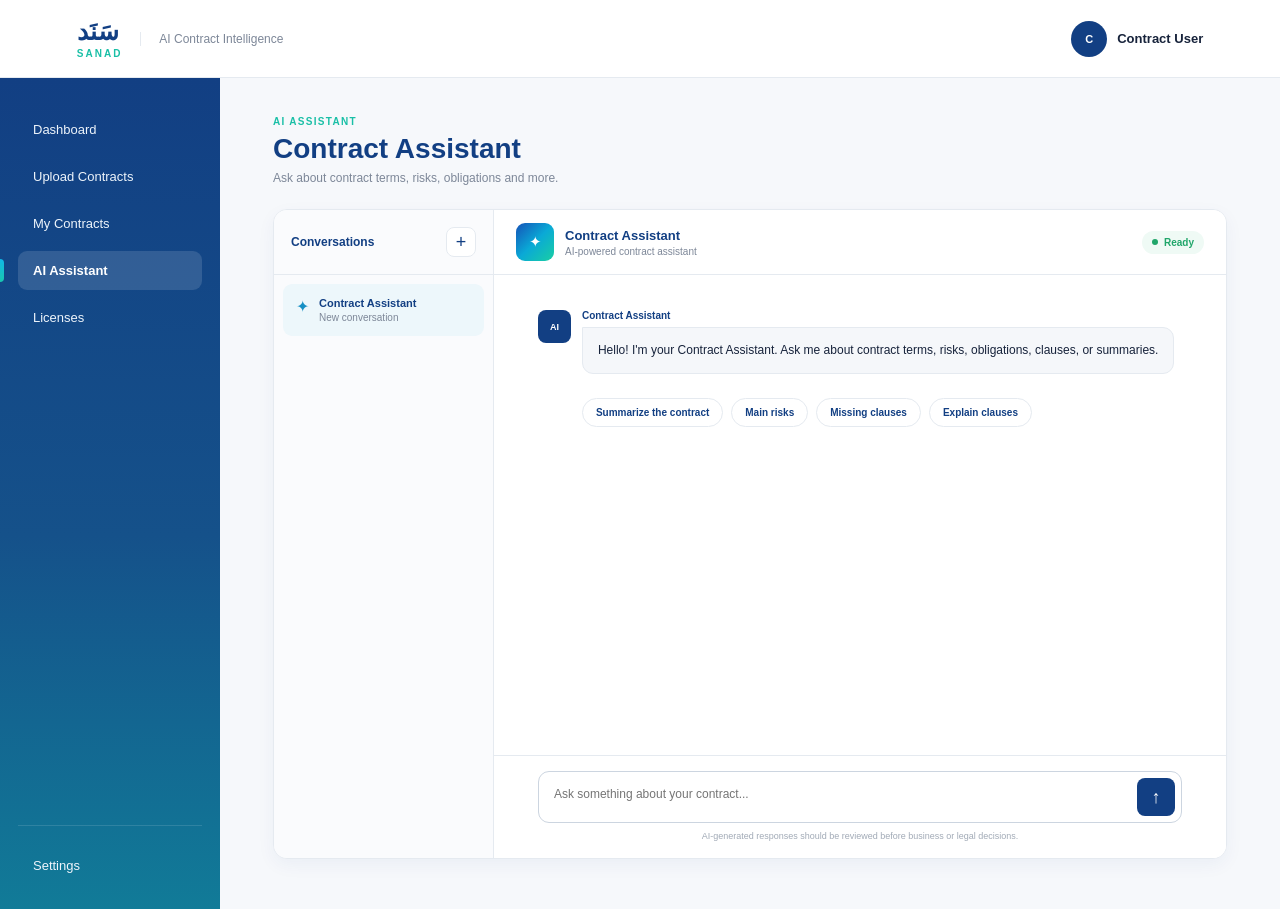
==== commit d7212245: "Merge remote-tracking branch 'origin/Jana-UI-ReviewReport-Final'" ====
--- a/pages/chatbot.html
+++ b/pages/chatbot.html
@@ -1,136 +1,316 @@
 <!DOCTYPE html>
 <html lang="en">
+
 <head>
     <meta charset="UTF-8">
     <meta name="viewport" content="width=device-width, initial-scale=1.0">
-    <title>AI Assistant | Contract Analyzer</title>
+
+    <title>AI Assistant | SANAD</title>
+
     <link rel="stylesheet" href="../css/global.css">
     <link rel="stylesheet" href="../css/chatbot.css">
 </head>
+
 <body>
 
-<div class="app-layout">
-
-    <!-- ===== SIDEBAR ===== -->
-    <aside class="sidebar">
-        <div class="brand">
-            <h2>Contract Analyzer</h2>
-            <span>AI-Powered Contract Analysis</span>
+    <!-- =========================================
+         SANAD HEADER
+    ========================================== -->
+
+    <header class="sanad-header">
+
+        <div class="sanad-brand">
+
+            <div class="sanad-logo">
+                <h1>سَنَد</h1>
+                <span>SANAD</span>
+            </div>
+
+            <p>AI Contract Intelligence</p>
+
         </div>
 
-        <nav>
-            <a href="dashboard.html" class="nav-link">Dashboard</a>
-            <a href="upload-contract.html" class="nav-link">Upload Contracts</a>
-            <a href="my-contracts.html" class="nav-link">My Contracts</a>
-            <a href="chatbot.html" class="nav-link active">AI Assistant</a>
-            <a href="license.html" class="nav-link">Licenses</a>
-        </nav>
-
-        <div class="sidebar-bottom">
-            <a href="settings.html" class="nav-link">Settings</a>
+
+        <div class="sanad-user">
+
+            <div class="sanad-avatar" id="userAvatar">
+                JK
+            </div>
+
+            <span id="userName">
+                Jana Khalid
+            </span>
+
         </div>
 
-         <div class="sidebar-bottom2">
-            <a href="login.html" class="nav-link">Exit</a>
-        </div>
-    </aside>
-
-    <!-- ===== MAIN CONTENT ===== -->
-    <main class="main-content">
-        <div class="page-content">
-
-            <!-- ===== HEADER ===== -->
-            <header class="top-header">
-                <div class="header-left">
-                    <h1>AI Assistant</h1>
-                    <p>Ask about contract terms, risks, obligations and more.</p>
-                </div>
-
-                <div class="header-right">
-                    <div class="notification">
-                        🔔
-                        <span class="notification-dot"></span>
+    </header>
+
+
+    <!-- =========================================
+         PAGE LAYOUT
+    ========================================== -->
+
+    <div class="assistant-layout">
+
+
+        <!-- =====================================
+             SIDEBAR
+        ====================================== -->
+
+        <aside class="assistant-sidebar">
+
+            <nav>
+
+                <a href="dashboard.html" class="side-link">
+                    Dashboard
+                </a>
+
+                <a href="upload-contract.html" class="side-link">
+                    Upload Contracts
+                </a>
+
+                <a href="my-contracts.html" class="side-link">
+                    My Contracts
+                </a>
+
+                <a href="chatbot.html" class="side-link active">
+                    AI Assistant
+                </a>
+
+                <a href="license.html" class="side-link">
+                    Licenses
+                </a>
+
+            </nav>
+
+
+            <div class="sidebar-bottom">
+
+                <a href="settings.html" class="side-link">
+                    Settings
+                </a>
+
+            </div>
+
+        </aside>
+
+
+        <!-- =====================================
+             MAIN
+        ====================================== -->
+
+        <main class="assistant-main">
+
+            <div class="assistant-container">
+
+
+                <!-- =================================
+                     PAGE TITLE
+                ================================== -->
+
+                <section class="assistant-title">
+
+                    <span class="section-label">
+                        AI ASSISTANT
+                    </span>
+
+                    <h2>
+                        Contract Assistant
+                    </h2>
+
+                    <p>
+                        Ask about contract terms, risks, obligations and more.
+                    </p>
+
+                </section>
+
+
+                <!-- =================================
+                     CHAT
+                ================================== -->
+
+                <section class="chat-page">
+
+
+                    <!-- =============================
+                         CHAT HISTORY
+                    ============================== -->
+
+                    <aside class="chat-history">
+
+                        <div class="chat-history-head">
+
+                            <strong>
+                                Conversations
+                            </strong>
+
+                            <button id="newChat"
+                                    type="button"
+                                    title="New conversation">
+                                +
+                            </button>
+
+                        </div>
+
+
+                        <div class="conversation active">
+
+                            <span>✦</span>
+
+                            <div>
+
+                                <strong>
+                                    Contract Assistant
+                                </strong>
+
+                                <small>
+                                    New conversation
+                                </small>
+
+                            </div>
+
+                        </div>
+
+                    </aside>
+
+
+                    <!-- =============================
+                         CHAT MAIN
+                    ============================== -->
+
+                    <div class="chat-main">
+
+
+                        <!-- CHAT HEADER -->
+
+                        <div class="chat-top">
+
+                            <div class="assistant-avatar">
+                                ✦
+                            </div>
+
+
+                            <div>
+
+                                <h2>
+                                    Contract Assistant
+                                </h2>
+
+                                <span>
+                                    AI-powered contract assistant
+                                </span>
+
+                            </div>
+
+
+                            <div class="ai-ready">
+
+                                <i></i>
+
+                                Ready
+
+                            </div>
+
+                        </div>
+
+
+                        <!-- =========================
+                             MESSAGES
+                        ========================== -->
+
+                        <div class="messages"
+                             id="messages">
+
+                            <div class="message assistant">
+
+                                <div class="message-avatar">
+                                    AI
+                                </div>
+
+                                <div>
+
+                                    <span class="message-label">
+                                        Contract Assistant
+                                    </span>
+
+                                    <div class="bubble">
+                                        Hello! I'm your Contract Assistant.
+                                        Ask me about contract terms, risks,
+                                        obligations, clauses, or summaries.
+                                    </div>
+
+                                </div>
+
+                            </div>
+
+
+                            <!-- QUICK PROMPTS -->
+
+                            <div class="quick-prompts">
+
+                                <button data-prompt="Summarize the contract">
+                                    Summarize the contract
+                                </button>
+
+                                <button data-prompt="What are the main risks?">
+                                    Main risks
+                                </button>
+
+                                <button data-prompt="Find missing clauses">
+                                    Missing clauses
+                                </button>
+
+                                <button data-prompt="Explain the important clauses">
+                                    Explain clauses
+                                </button>
+
+                            </div>
+
+                        </div>
+
+
+                        <!-- =========================
+                             CHAT INPUT
+                        ========================== -->
+
+                        <div class="chat-input-area">
+
+                            <div class="chat-input">
+
+                                <textarea id="chatInput"
+                                          placeholder="Ask something about your contract..."
+                                          rows="1"></textarea>
+
+
+                                <button id="sendMessage"
+                                        type="button">
+                                    ↑
+                                </button>
+
+                            </div>
+
+
+                            <p>
+                                AI-generated responses should be reviewed
+                                before business or legal decisions.
+                            </p>
+
+                        </div>
+
                     </div>
 
-                    <a href="settings.html" class="user-profile">
-                        <div class="user-avatar" id="userAvatar">T</div>
-                        <span id="userName">Contract User</span>
-                    </a>
-                </div>
-            </header>
-
-            <section class="chat-page">
-
-                <aside class="chat-history">
-                    <div class="chat-history-head">
-                        <strong>Conversations</strong>
-                        <button id="newChat">+</button>
-                    </div>
-
-                    <div class="conversation active">
-                        <span>✦</span>
-                        <div>
-                            <strong>Contract Assistant</strong>
-                            <small>New conversation</small>
-                        </div>
-                    </div>
-                </aside>
-
-                <div class="chat-main">
-
-                    <div class="chat-top">
-                        <div class="assistant-avatar">✦</div>
-                        <div>
-                            <h2>Contract Assistant</h2>
-                            <span>AI-powered contract assistant</span>
-                        </div>
-
-                        <div class="ai-ready">
-                            <i></i>
-                            Ready
-                        </div>
-                    </div>
-
-                    <div class="messages" id="messages">
-
-                        <div class="message assistant">
-                            <div class="message-avatar">AI</div>
-                            <div>
-                                <span class="message-label">Contract Assistant</span>
-                                <div class="bubble">
-                                    Hello! I'm your Contract Assistant.
-                                    Ask me about contract terms, risks,
-                                    obligations, clauses, or summaries.
-                                </div>
-                            </div>
-                        </div>
-
-                        <div class="quick-prompts">
-                            <button data-prompt="Summarize the contract">Summarize the contract</button>
-                            <button data-prompt="What are the main risks?">Main risks</button>
-                            <button data-prompt="Find missing clauses">Missing clauses</button>
-                            <button data-prompt="Explain the important clauses">Explain clauses</button>
-                        </div>
-
-                    </div>
-
-                    <div class="chat-input-area">
-                        <div class="chat-input">
-                            <textarea id="chatInput" placeholder="Ask something about your contract..." rows="1"></textarea>
-                            <button id="sendMessage" type="button">↑</button>
-                        </div>
-                        <p>AI-generated responses should be reviewed before business or legal decisions.</p>
-                    </div>
-
-                </div>
-
-            </section>
-
-        </div>
-    </main>
-</div>
-
-<script src="../js/global.js"></script>
-<script src="../js/chatbot.js"></script>
+                </section>
+
+            </div>
+
+        </main>
+
+    </div>
+
+
+    <script src="../js/global.js"></script>
+    <script src="../js/chatbot.js"></script>
+
 </body>
-</html>
+
+</html>
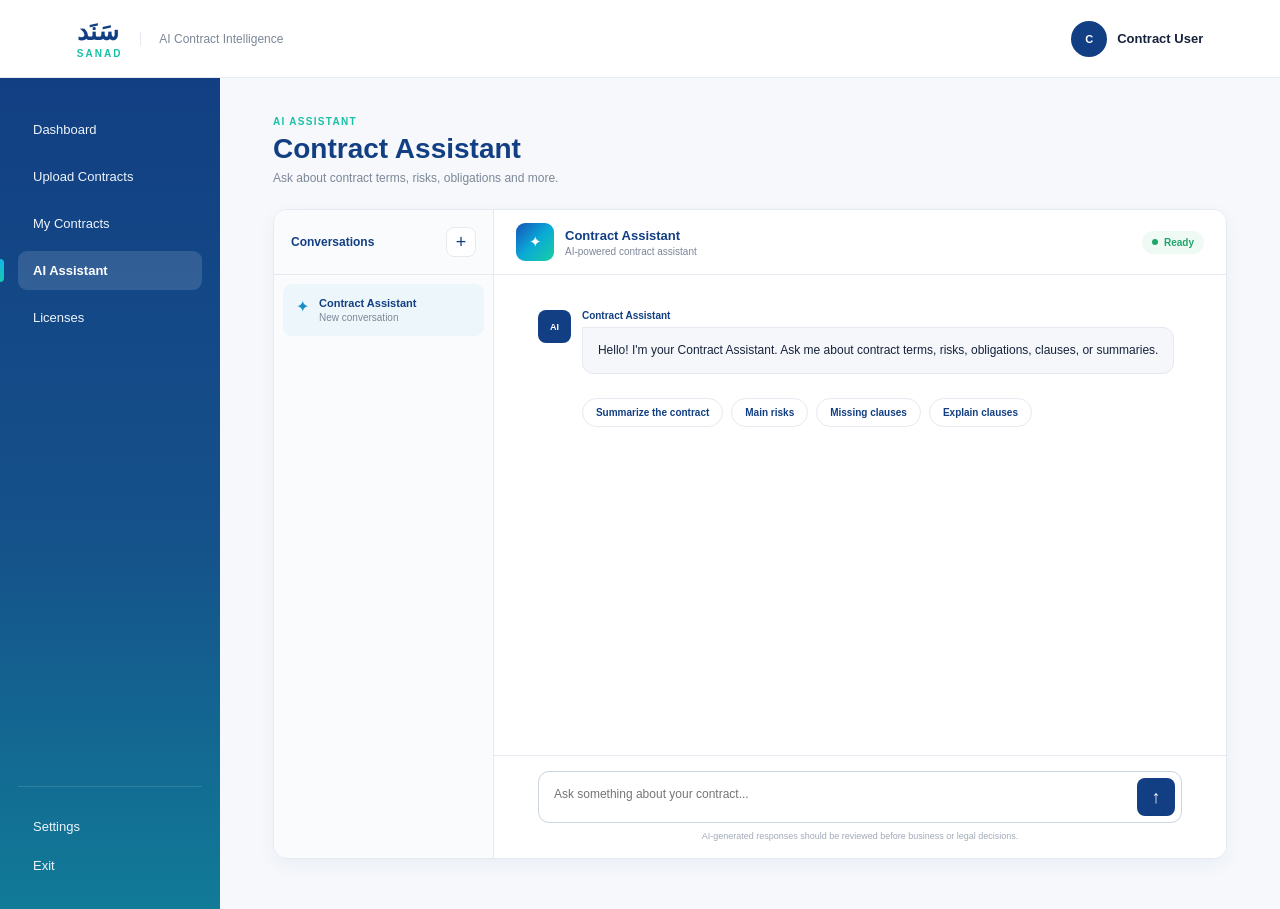
==== commit ad7e4dfc: "wip fixes" ====
--- a/pages/chatbot.html
+++ b/pages/chatbot.html
@@ -88,6 +88,11 @@
 
                 <a href="settings.html" class="side-link">
                     Settings
+                </a>
+
+                <a href="../pages/login.html"
+                   class="side-link">
+                    Exit
                 </a>
 
             </div>
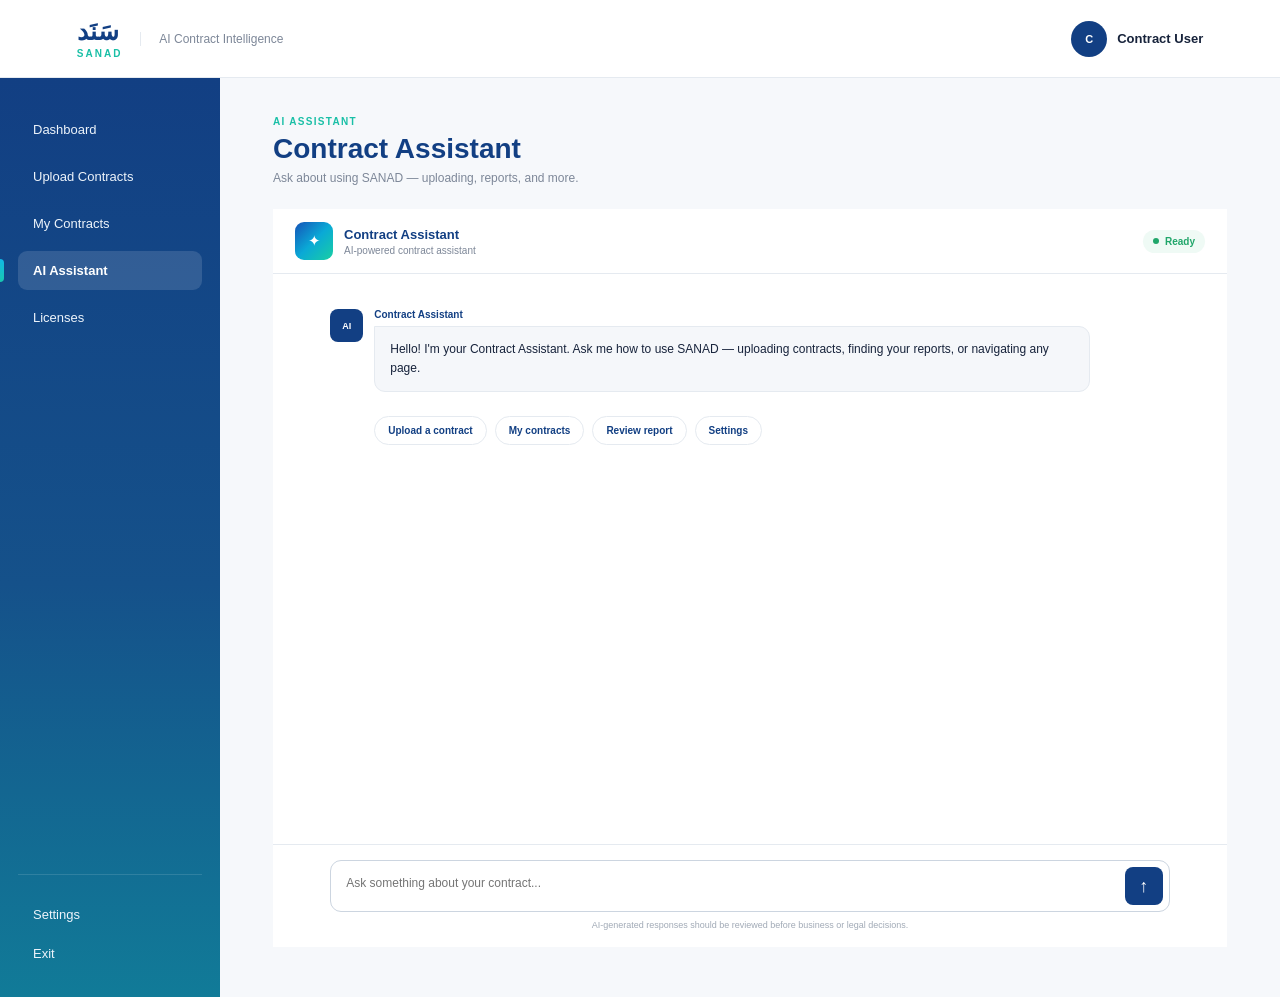
==== commit 2eb19895: "AI Assistant chatbot connected to Groq API" ====
--- a/pages/chatbot.html
+++ b/pages/chatbot.html
@@ -124,7 +124,7 @@
                     </h2>
 
                     <p>
-                        Ask about contract terms, risks, obligations and more.
+                        Ask about using SANAD — uploading, reports, and more.
                     </p>
 
                 </section>
@@ -240,8 +240,9 @@
 
                                     <div class="bubble">
                                         Hello! I'm your Contract Assistant.
-                                        Ask me about contract terms, risks,
-                                        obligations, clauses, or summaries.
+                                        Ask me how to use SANAD — uploading
+                                        contracts, finding your reports,
+                                        or navigating any page.
                                     </div>
 
                                 </div>
@@ -253,20 +254,20 @@
 
                             <div class="quick-prompts">
 
-                                <button data-prompt="Summarize the contract">
-                                    Summarize the contract
-                                </button>
-
-                                <button data-prompt="What are the main risks?">
-                                    Main risks
-                                </button>
-
-                                <button data-prompt="Find missing clauses">
-                                    Missing clauses
-                                </button>
-
-                                <button data-prompt="Explain the important clauses">
-                                    Explain clauses
+                                <button data-prompt="How do I upload a contract?">
+                                    Upload a contract
+                                </button>
+
+                                <button data-prompt="Where can I see my past contracts?">
+                                    My contracts
+                                </button>
+
+                                <button data-prompt="How do I read the review report?">
+                                    Review report
+                                </button>
+
+                                <button data-prompt="How do I change my settings?">
+                                    Settings
                                 </button>
 
                             </div>
--- a/css/chatbot.css
+++ b/css/chatbot.css
@@ -255,14 +255,14 @@
 ========================================= */
 
 .chat-page {
-    height: 650px;
+    height: 82vh;
     display: grid;
-    grid-template-columns: 220px 1fr;
+    grid-template-columns: 1fr;
     overflow: hidden;
-    background-color: white;
-    border: 1px solid var(--border);
-    border-radius: 14px;
-    box-shadow: 0 6px 18px rgba(18, 63, 131, 0.05);
+    background-color: transparent;
+    border: none;
+    border-radius: 0;
+    box-shadow: none;
 }
 
 
@@ -271,6 +271,7 @@
 ========================================= */
 
 .chat-history {
+    display: none;
     background-color: #fafbfd;
     border-right: 1px solid var(--border);
 }
@@ -361,6 +362,7 @@
 
 .chat-main {
     min-width: 0;
+    min-height: 0;
     display: flex;
     flex-direction: column;
     background-color: white;
@@ -444,6 +446,24 @@
     flex: 1;
     overflow-y: auto;
     padding: 35px 6%;
+}
+
+.messages::-webkit-scrollbar {
+    width: 10px;
+}
+
+.messages::-webkit-scrollbar-track {
+    background: #f0f2f5;
+    border-radius: 10px;
+}
+
+.messages::-webkit-scrollbar-thumb {
+    background: #123f83;
+    border-radius: 10px;
+}
+
+.messages::-webkit-scrollbar-thumb:hover {
+    background: #168fc4;
 }
 
 
@@ -694,4 +714,4 @@
         padding-left: 20px;
         padding-right: 20px;
     }
-}
+}
